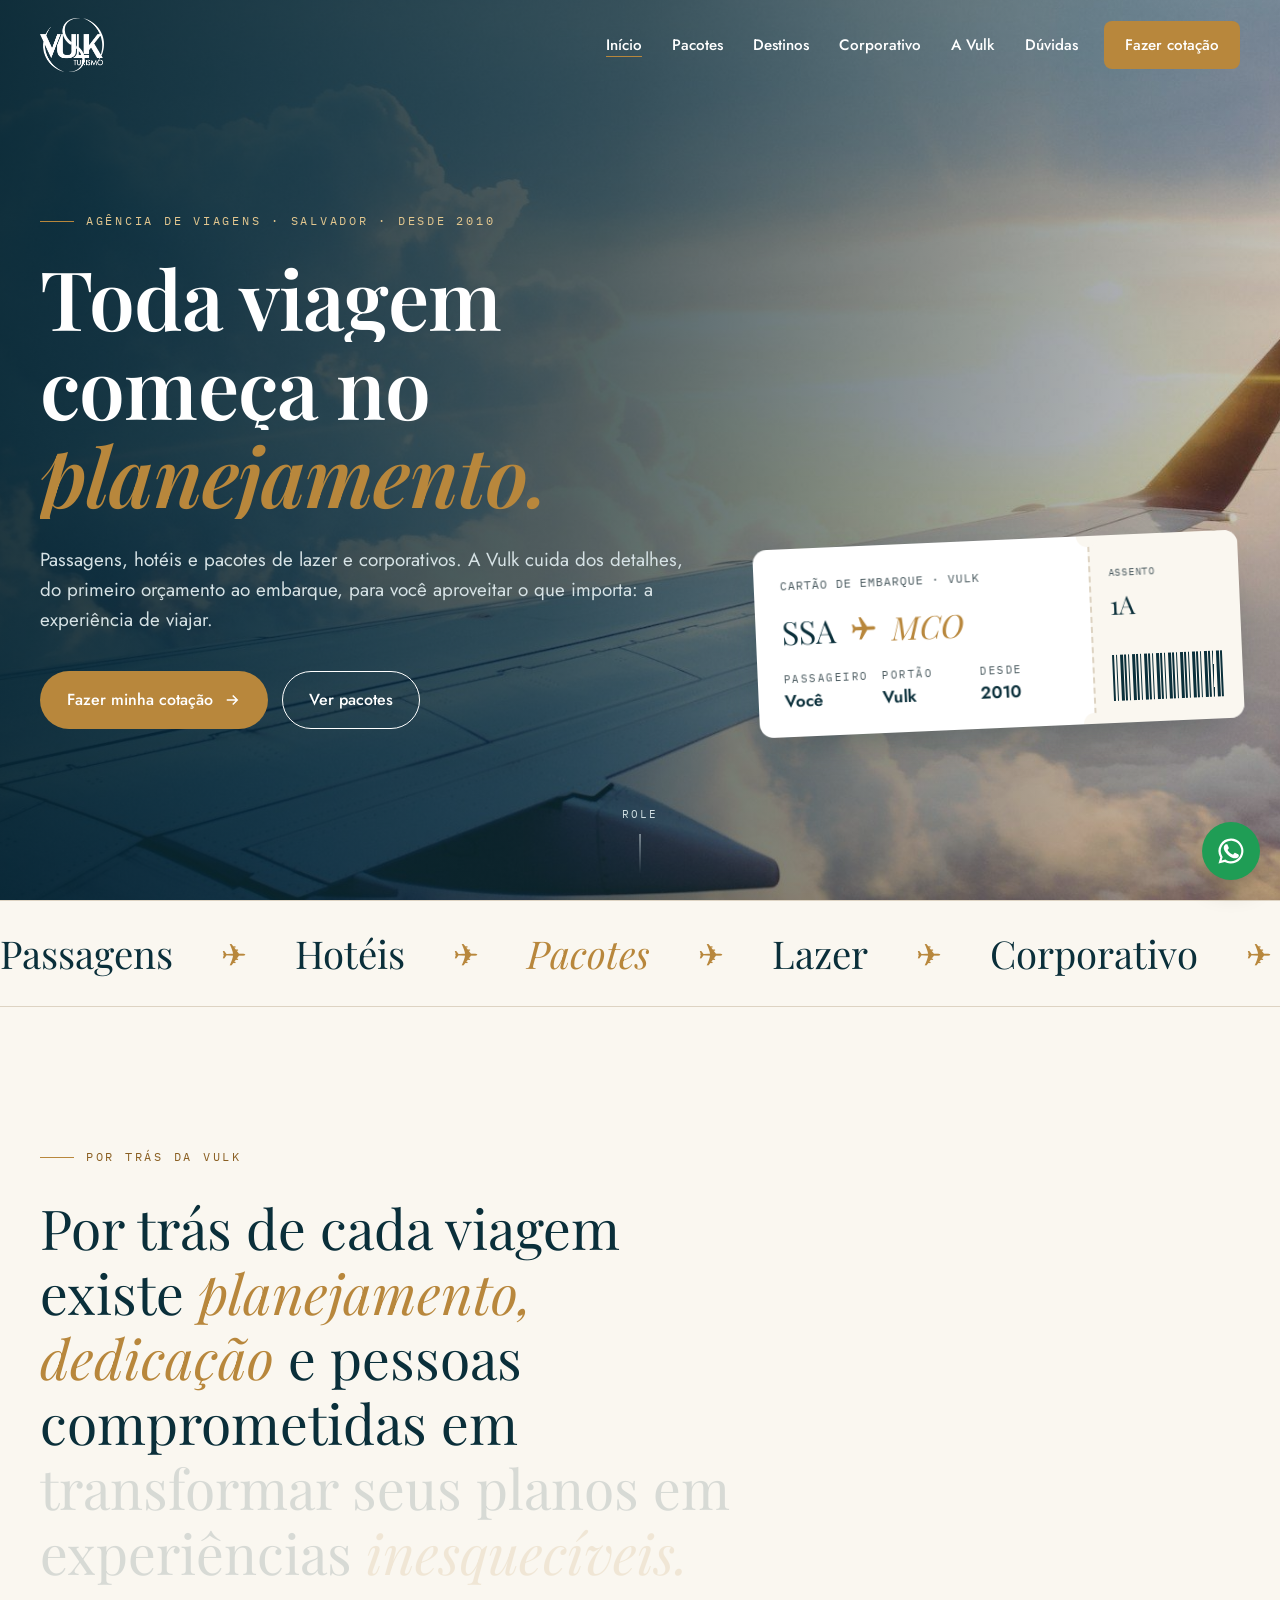
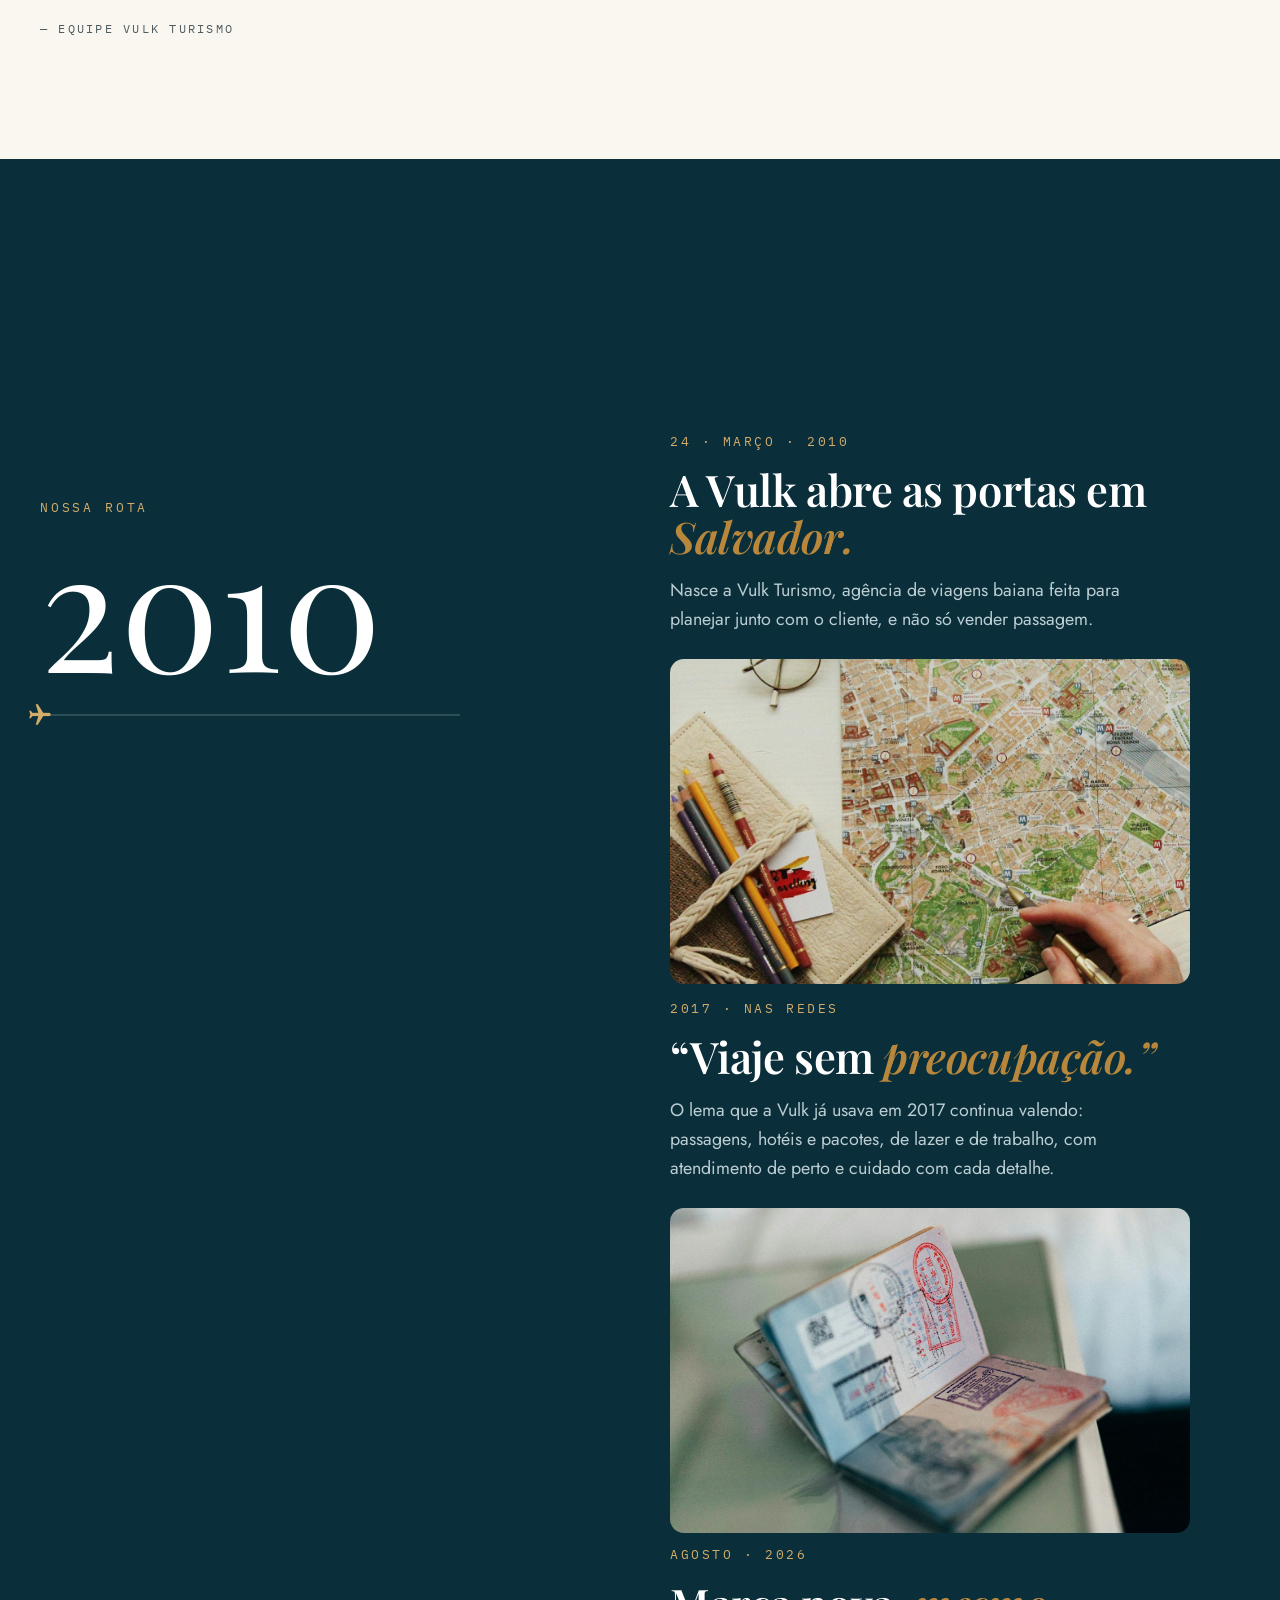
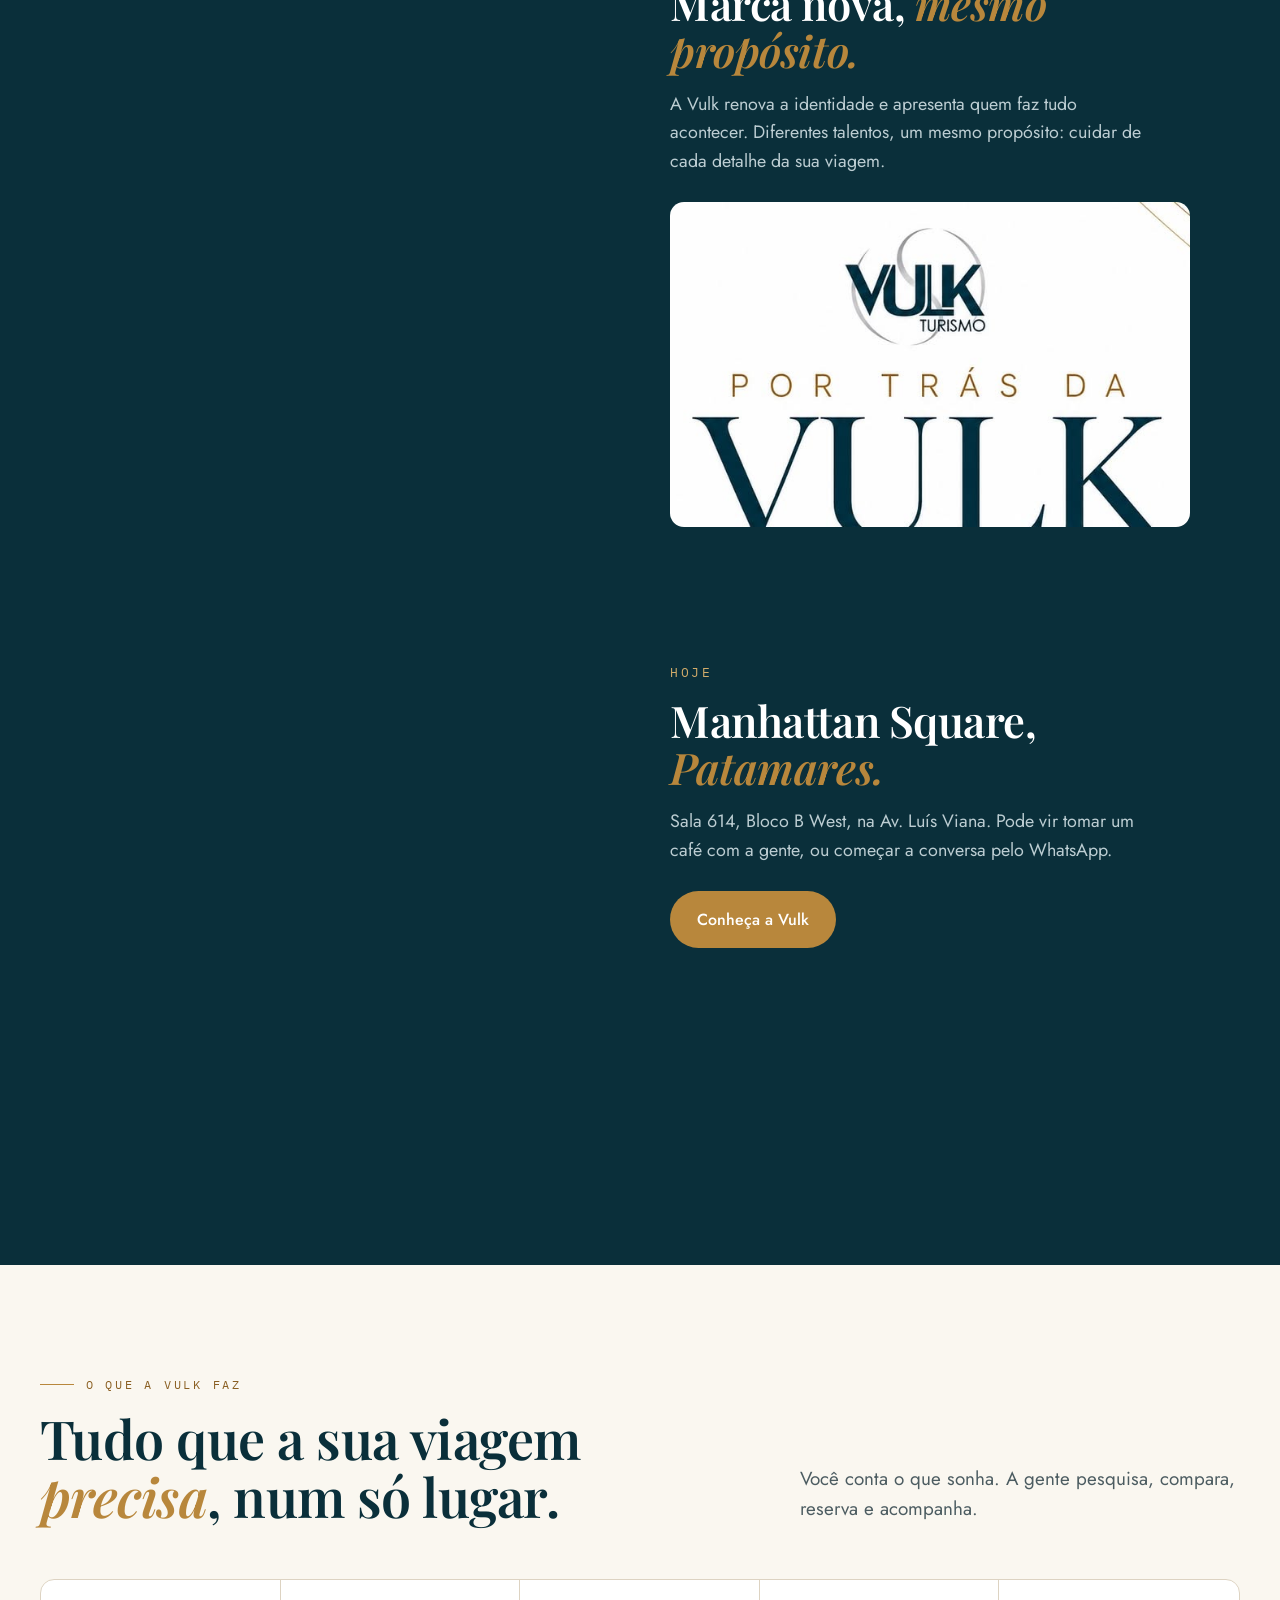
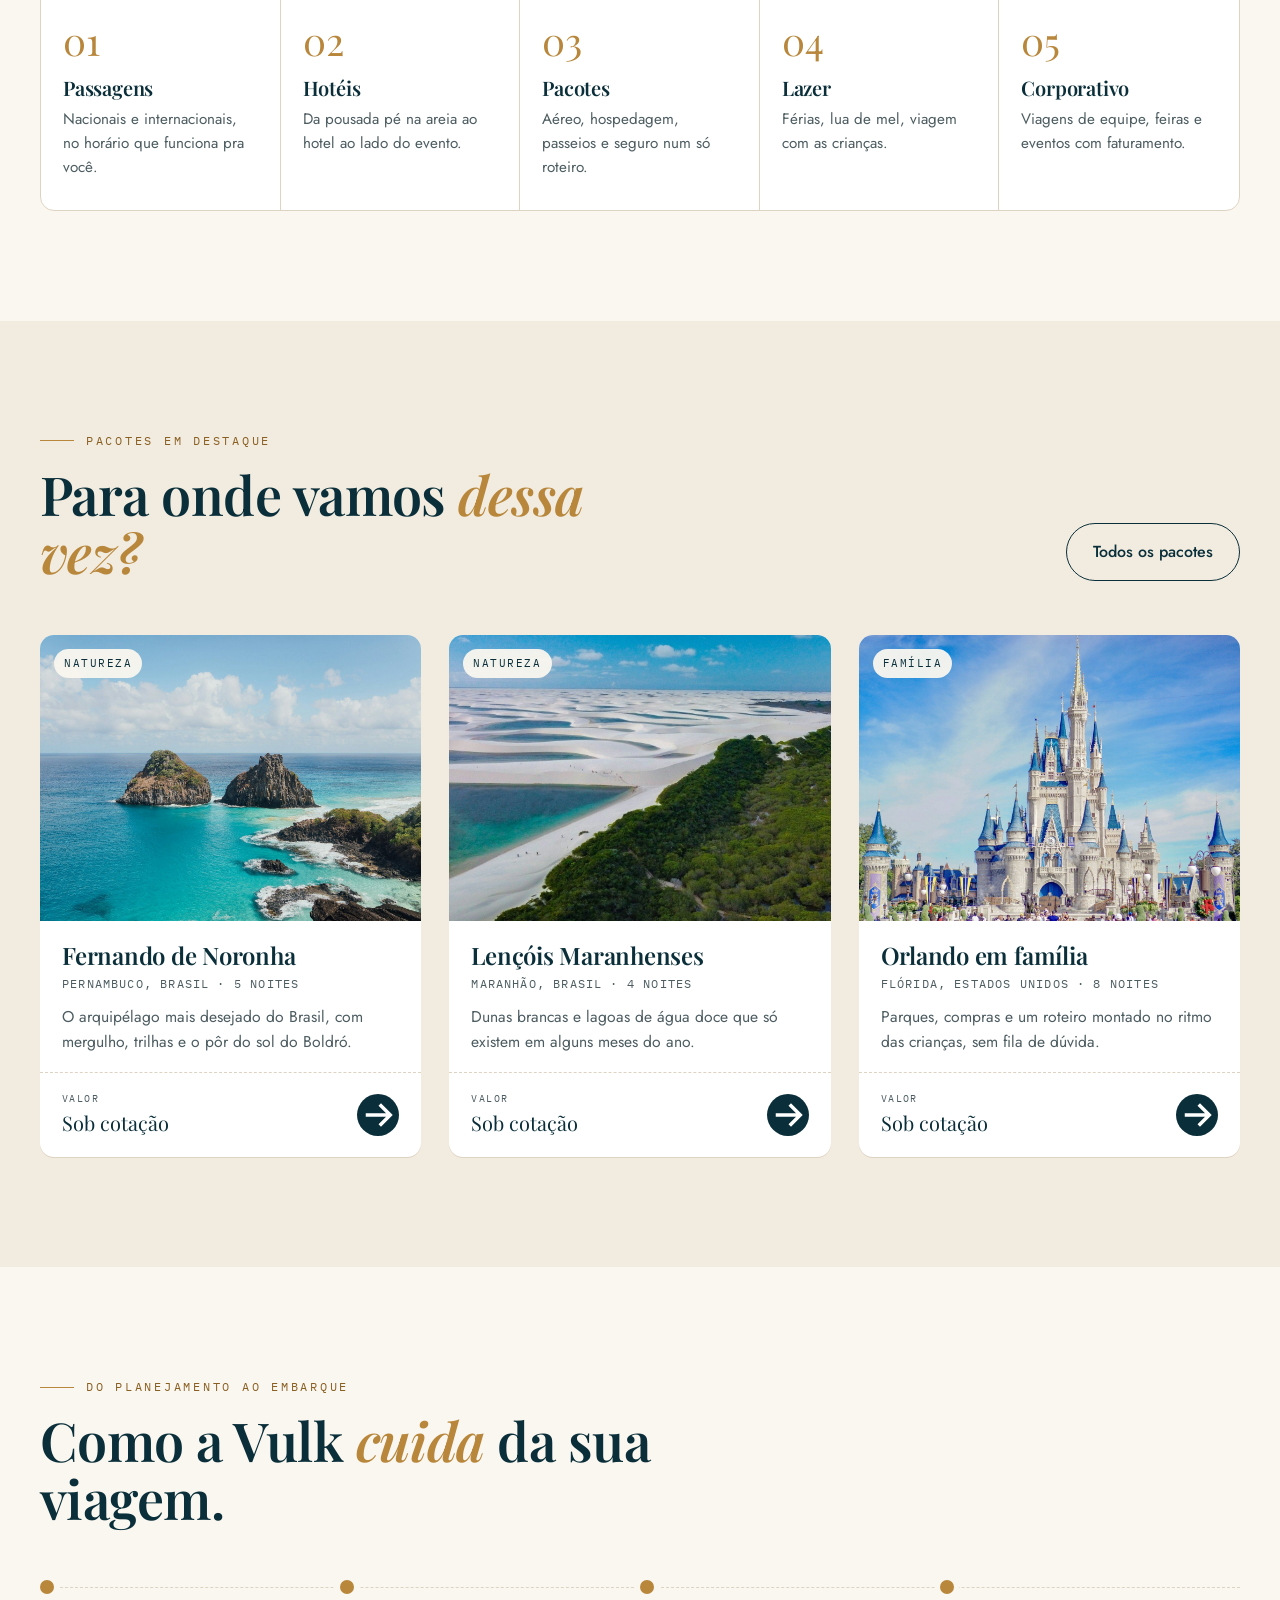
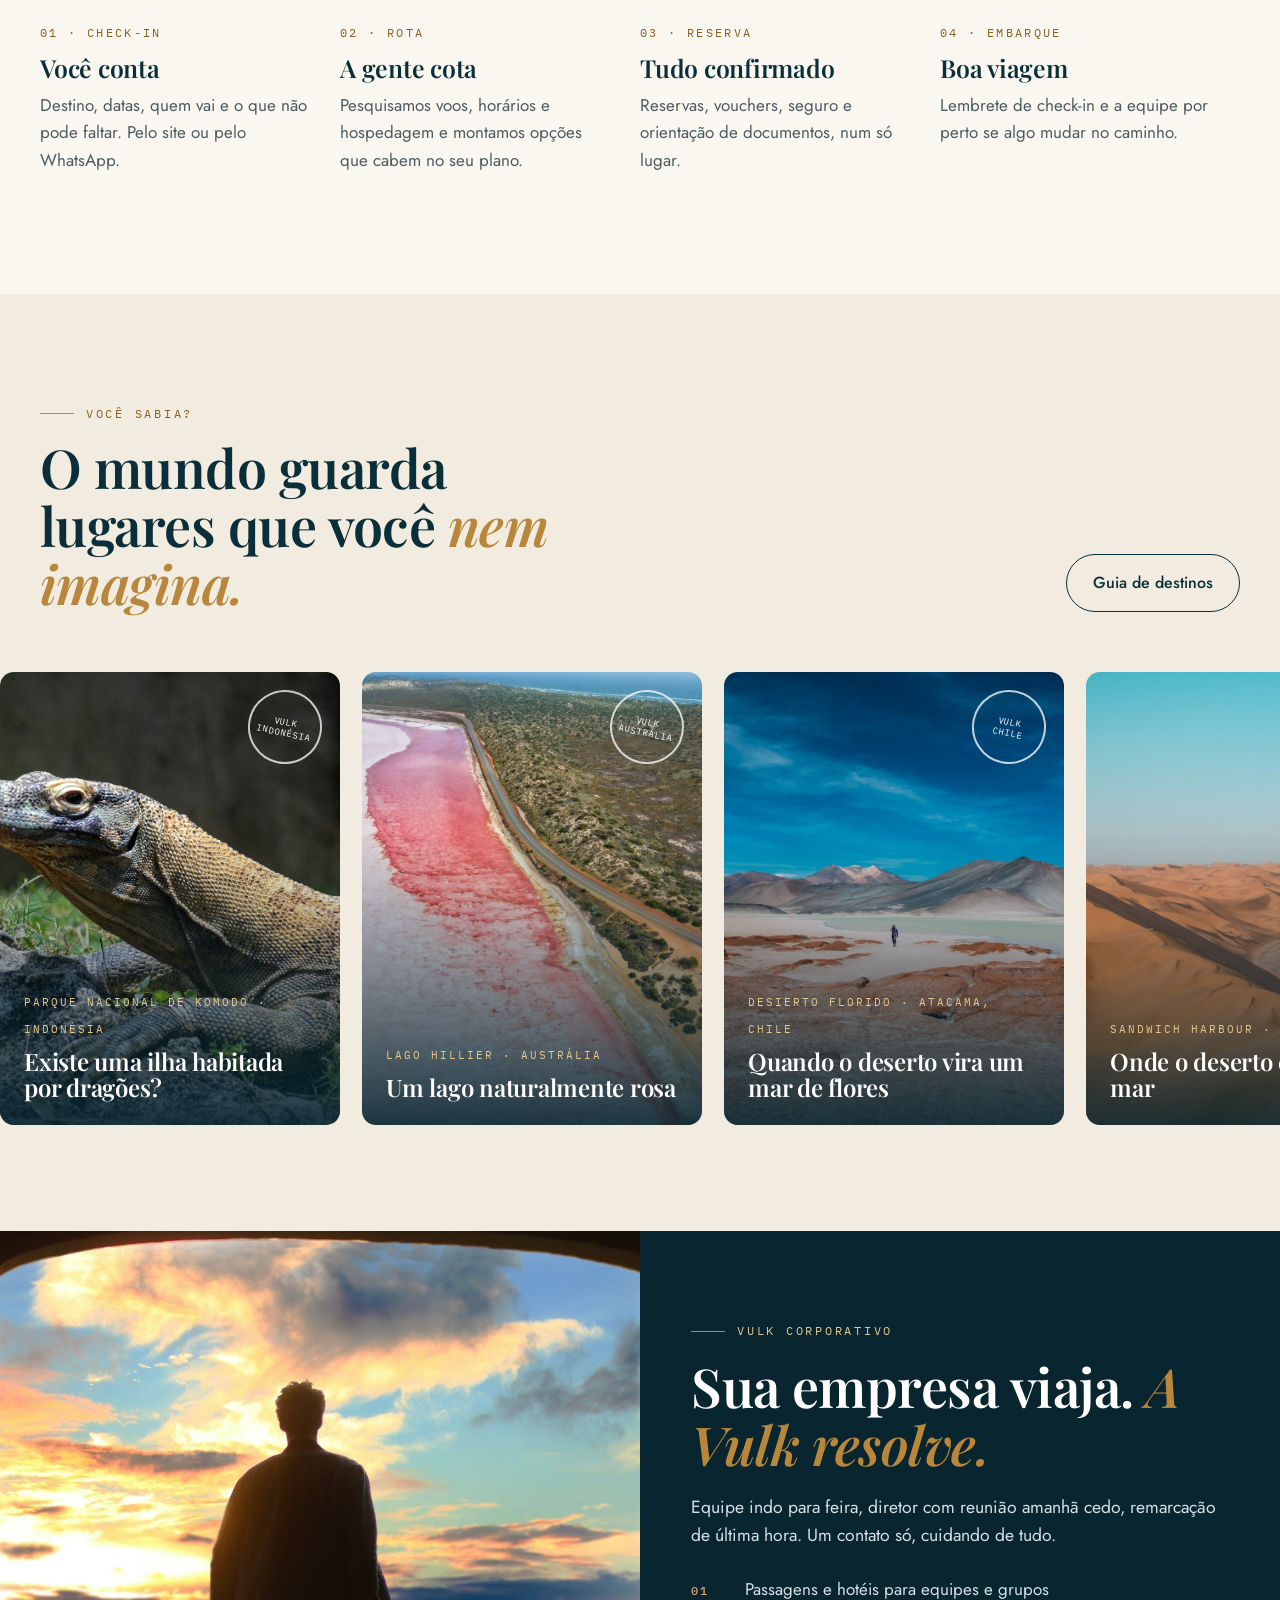
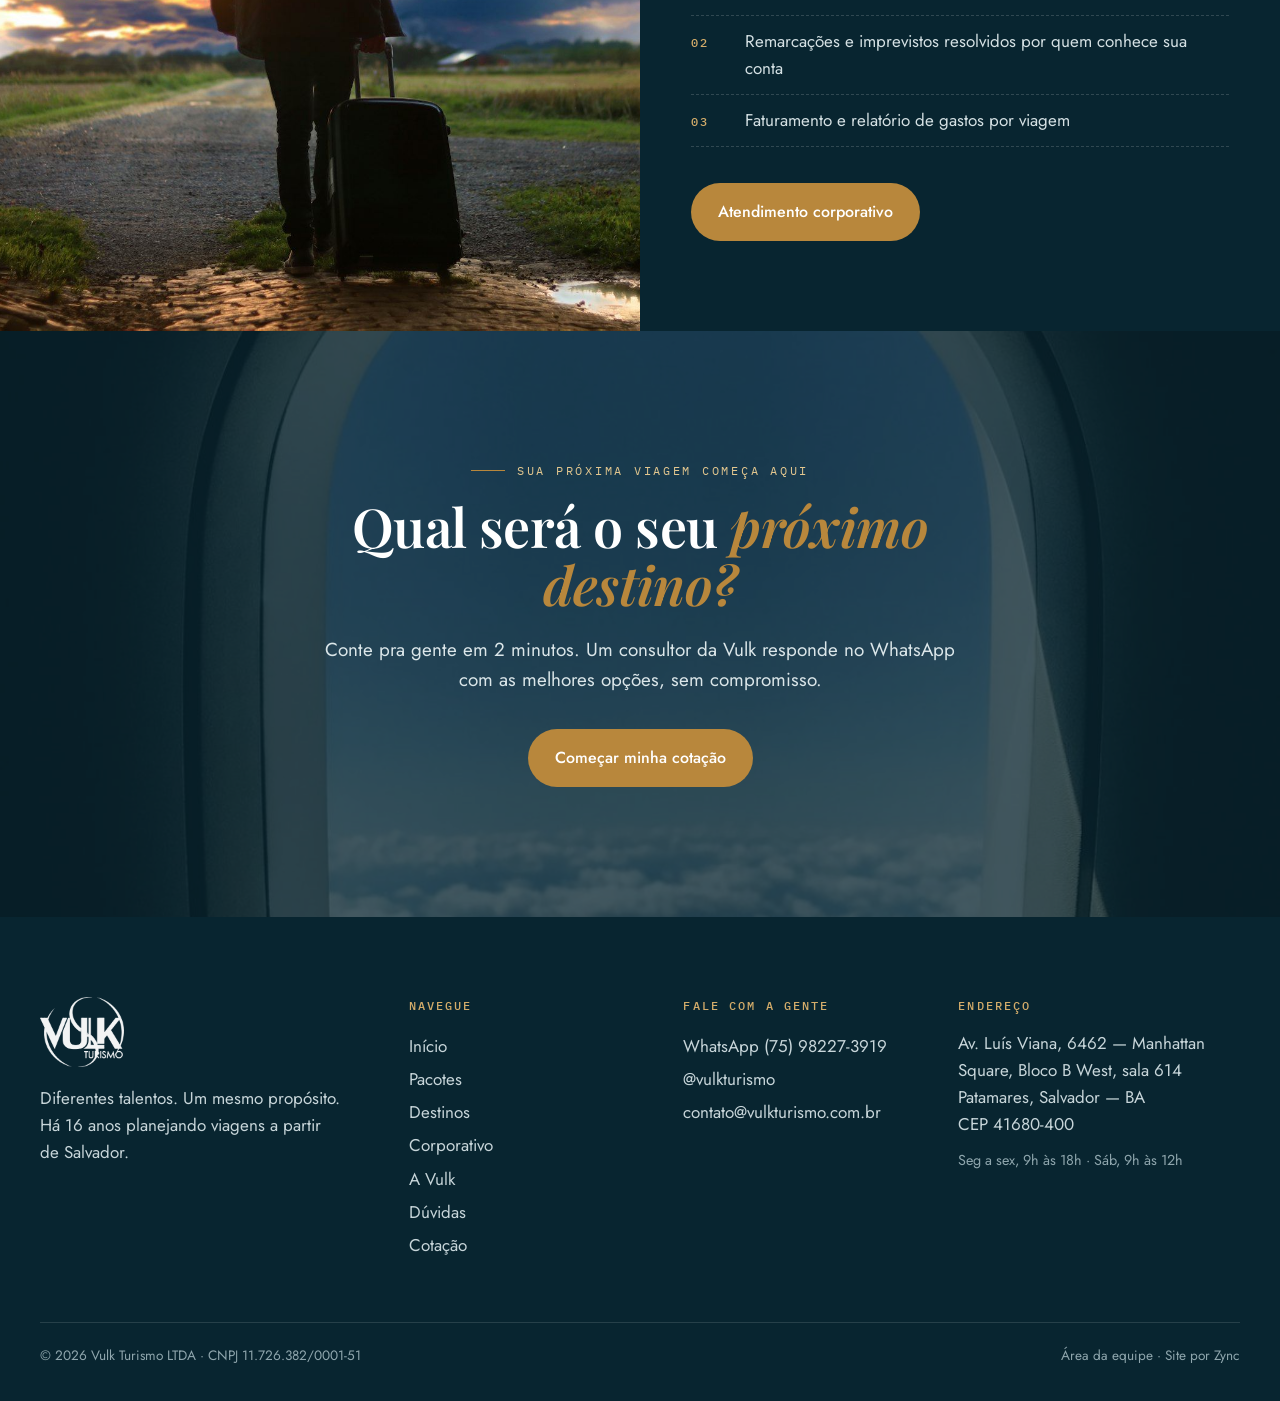
==== index.html @ 50b14794 "Atualiza o site" ====
<!doctype html>
<html lang="pt-BR">
<head>
<meta charset="utf-8">
<meta name="viewport" content="width=device-width,initial-scale=1">
<title>Vulk Turismo — Viagens que começam no planejamento</title>
<meta name="description" content="Agência de viagens em Salvador desde 2010. Passagens, hotéis e pacotes de lazer e corporativos, com atendimento personalizado.">
<meta property="og:title" content="Vulk Turismo — Viagens que começam no planejamento">
<meta property="og:image" content="img/airport.jpg">
<link rel="icon" href="img/logo.png">
<link rel="preconnect" href="https://fonts.googleapis.com">
<link href="https://fonts.googleapis.com/css2?family=Playfair+Display:ital,wght@0,500;0,600;0,700;1,500;1,600&family=Jost:wght@400;500;600&family=IBM+Plex+Mono:wght@500&display=swap" rel="stylesheet">
<link rel="stylesheet" href="assets/css/style.css?v=20261111010739">
<style>
/* ---------- Hero ---------- */
.hero{position:relative;min-height:100svh;display:flex;align-items:center;color:#fff;overflow:hidden;padding:130px 0 90px}
.hero .bg{position:absolute;inset:-4%;background:url(img/airport.jpg) center/cover;animation:respira 22s ease-in-out infinite alternate}
.hero::after{content:"";position:absolute;inset:0;background:linear-gradient(100deg,rgba(8,37,48,.92) 0%,rgba(8,37,48,.7) 45%,rgba(8,37,48,.15) 100%)}
.hero .wrap{position:relative;z-index:2;display:grid;grid-template-columns:minmax(0,1.15fr) minmax(0,.85fr);gap:60px;align-items:end}
.hero h1{color:#fff}
.hero h1 .linha{display:block;overflow:hidden}
.hero h1 .linha span{display:inline-block;transform:translateY(105%);animation:sobe 1.1s cubic-bezier(.2,.8,.2,1) forwards}
.hero h1 .linha:nth-child(2) span{animation-delay:.15s}
.hero h1 .linha:nth-child(3) span{animation-delay:.3s}
@keyframes sobe{to{transform:none}}
.hero .lead{color:#d6e2e5;margin:26px 0 36px}
.hero .acoes{display:flex;gap:14px;flex-wrap:wrap}
.hero .bilhete{transform:rotate(-2.5deg);animation:pousa 1.2s .5s cubic-bezier(.2,.8,.2,1) both}
@keyframes pousa{from{opacity:0;transform:translateY(60px) rotate(-8deg)}}
.hero .bilhete .rota .q{color:var(--ouro);font-style:italic}
.hero .rolar{position:absolute;left:50%;bottom:26px;transform:translateX(-50%);z-index:2;font-family:var(--mono);font-size:.7rem;letter-spacing:.2em;color:#cfdde1;display:flex;flex-direction:column;align-items:center;gap:10px}
.hero .rolar::after{content:"";width:1px;height:40px;background:linear-gradient(#cfdde1,transparent);animation:pinga 2s infinite}
@keyframes pinga{0%{transform:scaleY(0);transform-origin:top}50%{transform:scaleY(1);transform-origin:top}51%{transform-origin:bottom}100%{transform:scaleY(0);transform-origin:bottom}}
@media(max-width:900px){.hero .wrap{grid-template-columns:minmax(0,1fr);gap:40px}.hero .bilhete{transform:rotate(-1.5deg);max-width:440px}.hero::after{background:linear-gradient(180deg,rgba(8,37,48,.75),rgba(8,37,48,.92))}}
@media(max-width:480px){.bilhete{grid-template-columns:minmax(0,1fr) 92px}.bilhete::before,.bilhete::after{right:81px}.bilhete .corpo{padding:18px}.bilhete .canhoto{padding:16px 12px}.bilhete .rota{font-size:1.5rem}.bilhete dl{grid-template-columns:repeat(2,minmax(0,1fr))}}

/* ---------- Manifesto: palavras acendem com a rolagem ---------- */
.manifesto{padding:140px 0 120px}
.manifesto p.frase{font-family:var(--serif);font-size:clamp(1.9rem,4.3vw,3.6rem);line-height:1.18;color:var(--petroleo);max-width:22ch}
.manifesto p.frase .w{opacity:.14;transition:opacity .25s}
.manifesto p.frase .w.on{opacity:1}
.manifesto p.frase .w.ouro{color:var(--ouro);font-style:italic}
.manifesto .assina{margin-top:34px;font-family:var(--mono);font-size:.78rem;letter-spacing:.18em;color:var(--cinza);text-transform:uppercase}

/* ---------- História em rolagem ---------- */
.historia{background:var(--petroleo);color:#e2eaec}
.historia .grade{display:grid;grid-template-columns:minmax(0,1fr) minmax(0,1fr);gap:60px}
.historia .fixo{position:sticky;top:0;height:100vh;display:flex;flex-direction:column;justify-content:center}
.historia .ano{font-family:var(--serif);font-size:clamp(5rem,13vw,11rem);line-height:.9;color:#fff;font-variant-numeric:tabular-nums}
.historia .ano small{display:block;font-family:var(--mono);font-size:.8rem;letter-spacing:.22em;color:var(--ouro-claro);margin-bottom:16px;text-transform:uppercase}
.historia .barra{height:2px;background:rgba(255,255,255,.15);margin-top:34px;max-width:420px;position:relative}
.historia .barra i{position:absolute;inset:0 auto 0 0;background:var(--ouro);width:0}
.historia .barra b{position:absolute;top:50%;width:26px;height:26px;margin:-13px 0 0 -13px;color:var(--ouro-claro);left:0}
.historia .marcos{padding:30vh 0 20vh}
.marco{min-height:62vh;display:flex;flex-direction:column;justify-content:center;opacity:.25;transition:opacity .6s}
.marco.vivo{opacity:1}
.marco .data{font-family:var(--mono);font-size:.8rem;letter-spacing:.2em;color:var(--ouro-claro);text-transform:uppercase}
.marco h3{color:#fff;font-size:clamp(1.9rem,3.4vw,2.8rem);margin:14px 0 16px}
.marco p{color:#bccdd2;font-size:1.12rem;max-width:44ch}
.marco figure{margin-top:26px;border-radius:var(--raio);overflow:hidden;max-width:520px;aspect-ratio:16/10}
.marco figure img{width:100%;height:100%;object-fit:cover}
@media(max-width:900px){.historia .grade{grid-template-columns:minmax(0,1fr);gap:0}.historia .fixo{height:auto;position:sticky;top:64px;z-index:3;background:var(--petroleo);padding:18px 0 14px;flex-direction:row;align-items:center;gap:18px;border-bottom:1px solid rgba(255,255,255,.12)}.historia .ano{font-size:3.4rem}.historia .ano small{margin-bottom:4px;font-size:.66rem}.historia .barra{flex:1;margin:0}.historia .marcos{padding:6vh 0 10vh}.marco{min-height:auto;padding:60px 0;opacity:1}}

/* ---------- Como planejamos ---------- */
.etapas{display:grid;grid-template-columns:repeat(4,minmax(0,1fr));gap:0;margin-top:60px;border-top:1.5px dashed var(--linha)}
.etapa{padding:30px 26px 10px 0;position:relative}
.etapa::before{content:"";position:absolute;top:-8px;left:0;width:14px;height:14px;border-radius:50%;background:var(--ouro);box-shadow:0 0 0 5px var(--creme)}
.etapa .cod{font-family:var(--mono);font-size:.74rem;letter-spacing:.2em;color:var(--ouro-texto)}
.etapa h3{margin:10px 0 10px;font-size:1.55rem}
.etapa p{color:var(--cinza)}
@media(max-width:900px){.etapas{grid-template-columns:repeat(2,minmax(0,1fr));row-gap:20px}}
@media(max-width:520px){.etapas{grid-template-columns:minmax(0,1fr);border-top:0;border-left:1.5px dashed var(--linha);margin-left:7px}.etapa{padding:0 0 30px 28px}.etapa::before{top:6px;left:-8px}}

.cabeca{display:flex;justify-content:space-between;align-items:end;gap:30px;flex-wrap:wrap;margin-bottom:54px}
.cabeca h2{margin-top:14px;max-width:16ch}

/* ---------- Faixa de destinos ---------- */
.faixa{display:flex;gap:22px;overflow-x:auto;scroll-snap-type:x mandatory;padding:6px 20px 26px;scrollbar-width:thin;scrollbar-color:var(--ouro) transparent}
.faixa::-webkit-scrollbar{height:6px}.faixa::-webkit-scrollbar-thumb{background:var(--ouro);border-radius:6px}
.postal{flex:0 0 min(340px,78vw);scroll-snap-align:start;position:relative;aspect-ratio:3/4;border-radius:var(--raio);overflow:hidden;color:#fff;text-decoration:none}
.postal img{position:absolute;inset:0;width:100%;height:100%;object-fit:cover;transition:transform .9s}
.postal:hover img{transform:scale(1.06)}
.postal::after{content:"";position:absolute;inset:0;background:linear-gradient(180deg,transparent 35%,rgba(8,37,48,.9))}
.postal .txt{position:absolute;inset:auto 0 0 0;padding:24px;z-index:2}
.postal .pais{font-family:var(--mono);font-size:.7rem;letter-spacing:.18em;color:var(--ouro-palido);text-transform:uppercase}
.postal h3{color:#fff;font-size:1.5rem;margin-top:8px}
.postal .carimbo{position:absolute;top:18px;right:18px;z-index:2;width:74px;height:74px;border:2px solid rgba(255,255,255,.75);border-radius:50%;display:grid;place-items:center;text-align:center;font-family:var(--mono);font-size:.55rem;letter-spacing:.12em;line-height:1.3;transform:rotate(12deg);color:#fff}

/* ---------- Serviços ---------- */
.servicos{display:grid;grid-template-columns:repeat(5,minmax(0,1fr));border:1.5px solid var(--linha);border-radius:var(--raio);overflow:hidden;background:#fff}
.servico{padding:30px 22px;border-right:1.5px solid var(--linha)}
.servico:last-child{border-right:0}
.servico .n{font-family:var(--serif);font-size:2.4rem;color:var(--ouro)}
.servico h3{font-size:1.25rem;margin:6px 0 8px}
.servico p{color:var(--cinza);font-size:.95rem}
@media(max-width:980px){.servicos{grid-template-columns:repeat(2,minmax(0,1fr))}.servico{border-bottom:1.5px solid var(--linha)}}
@media(max-width:520px){.servicos{grid-template-columns:minmax(0,1fr)}.servico{border-right:0}}

/* ---------- Corporativo ---------- */
.corp{display:grid;grid-template-columns:minmax(0,1fr) minmax(0,1fr);min-height:620px}
.corp .foto{background:url(img/business.jpg) center/cover;min-height:360px}
.corp .txt{background:var(--noite);color:#d4e0e3;padding:90px 8%;display:flex;flex-direction:column;justify-content:center}
.corp h2{color:#fff;margin:16px 0 20px}
.corp ul{list-style:none;margin:26px 0 36px;display:grid;gap:12px}
.corp li{display:flex;gap:14px;align-items:baseline;border-bottom:1px dashed rgba(255,255,255,.16);padding-bottom:12px}
.corp li b{font-family:var(--mono);font-size:.72rem;color:var(--ouro-claro);letter-spacing:.14em;font-weight:500;min-width:40px}
@media(max-width:900px){.corp{grid-template-columns:minmax(0,1fr)}.corp .txt{padding:70px 22px}}

/* ---------- Depoimentos ---------- */
.depo{display:grid;grid-template-columns:repeat(3,minmax(0,1fr));gap:24px}
.depo blockquote{background:#fff;border-radius:var(--raio);padding:30px;border-top:3px solid var(--ouro)}
.depo blockquote p{font-family:var(--serif);font-size:1.2rem;color:var(--petroleo)}
.depo cite{display:block;margin-top:18px;font-style:normal;font-family:var(--mono);font-size:.72rem;letter-spacing:.14em;text-transform:uppercase;color:var(--cinza)}
@media(max-width:860px){.depo{grid-template-columns:minmax(0,1fr)}}
</style>
</head>
<body data-topo="transp">
<div id="topo"></div>

<main>
  <!-- HERO -->
  <section class="hero">
    <div class="bg" role="img" aria-label="Asa de avião sobre as nuvens"></div>
    <div class="wrap">
      <div>
        <p class="eyebrow claro">Agência de viagens · Salvador · desde 2010</p>
        <h1 style="margin-top:22px">
          <span class="linha"><span>Toda viagem</span></span>
          <span class="linha"><span>começa no</span></span>
          <span class="linha"><span><em>planejamento.</em></span></span>
        </h1>
        <p class="lead">Passagens, hotéis e pacotes de lazer e corporativos. A Vulk cuida dos detalhes, do primeiro orçamento ao embarque, para você aproveitar o que importa: a experiência de viajar.</p>
        <div class="acoes">
          <a class="btn btn-ouro" href="cotacao.html">Fazer minha cotação <span id="ic1"></span></a>
          <a class="btn btn-linha claro" href="pacotes.html">Ver pacotes</a>
        </div>
      </div>
      <div class="bilhete" aria-label="Cartão de embarque ilustrativo">
        <div class="corpo">
          <span class="mono" style="color:var(--cinza)">Cartão de embarque · Vulk</span>
          <div class="rota" style="margin-top:8px">SSA <span id="ic2"></span> <span class="q" id="destinoGira">LIS</span></div>
          <dl>
            <div><dt>Passageiro</dt><dd>Você</dd></div>
            <div><dt>Portão</dt><dd>Vulk</dd></div>
            <div><dt>Desde</dt><dd>2010</dd></div>
          </dl>
        </div>
        <div class="canhoto">
          <div><span class="mono" style="font-size:.62rem;color:var(--cinza)">Assento</span><div style="font-family:var(--serif);font-size:1.6rem;color:var(--petroleo)">1A</div></div>
          <div class="codigo-barras"></div>
        </div>
      </div>
    </div>
    <div class="rolar">ROLE</div>
  </section>

  <div class="letreiro" aria-hidden="true"><div class="trilho">
    <span>Passagens</span><span>Hotéis</span><span><i>Pacotes</i></span><span>Lazer</span><span>Corporativo</span><span><i>Atendimento personalizado</i></span>
    <span>Passagens</span><span>Hotéis</span><span><i>Pacotes</i></span><span>Lazer</span><span>Corporativo</span><span><i>Atendimento personalizado</i></span>
  </div></div>

  <!-- MANIFESTO -->
  <section class="manifesto">
    <div class="wrap">
      <p class="eyebrow">Por trás da Vulk</p>
      <p class="frase" id="frase" style="margin-top:28px">Por trás de cada viagem existe planejamento, dedicação e pessoas comprometidas em transformar seus planos em experiências inesquecíveis.</p>
      <p class="assina">— Equipe Vulk Turismo</p>
    </div>
  </section>

  <!-- HISTÓRIA -->
  <section class="historia" id="historia">
    <div class="wrap grade">
      <div class="fixo">
        <div class="ano"><small>Nossa rota</small><span id="anoNum">2010</span></div>
        <div class="barra"><i id="barraI"></i><b id="barraB"></b></div>
      </div>
      <div class="marcos">
        <article class="marco" data-ano="2010">
          <span class="data">24 · março · 2010</span>
          <h3>A Vulk abre as portas em <em>Salvador.</em></h3>
          <p>Nasce a Vulk Turismo, agência de viagens baiana feita para planejar junto com o cliente, e não só vender passagem.</p>
          <figure><img src="img/map.jpg" alt="Mãos planejando uma viagem em um mapa" loading="lazy"></figure>
        </article>
        <article class="marco" data-ano="2017">
          <span class="data">2017 · nas redes</span>
          <h3>“Viaje sem <em>preocupação.”</em></h3>
          <p>O lema que a Vulk já usava em 2017 continua valendo: passagens, hotéis e pacotes, de lazer e de trabalho, com atendimento de perto e cuidado com cada detalhe.</p>
          <figure><img src="img/passport.jpg" alt="Passaporte carimbado" loading="lazy"></figure>
        </article>
        <article class="marco" data-ano="2026">
          <span class="data">Agosto · 2026</span>
          <h3>Marca nova, <em>mesmo propósito.</em></h3>
          <p>A Vulk renova a identidade e apresenta quem faz tudo acontecer. Diferentes talentos, um mesmo propósito: cuidar de cada detalhe da sua viagem.</p>
          <figure><img src="img/equipe-post.jpg" alt="Arte 'Por trás da Vulk' com a equipe" loading="lazy" style="object-position:top"></figure>
        </article>
        <article class="marco" data-ano="hoje">
          <span class="data">Hoje</span>
          <h3>Manhattan Square, <em>Patamares.</em></h3>
          <p>Sala 614, Bloco B West, na Av. Luís Viana. Pode vir tomar um café com a gente, ou começar a conversa pelo WhatsApp.</p>
          <a class="btn btn-ouro" href="sobre.html" style="margin-top:26px;align-self:flex-start">Conheça a Vulk</a>
        </article>
      </div>
    </div>
  </section>

  <!-- SERVIÇOS -->
  <section class="sec">
    <div class="wrap">
      <div class="cabeca">
        <div><p class="eyebrow">O que a Vulk faz</p><h2>Tudo que a sua viagem <em>precisa</em>, num só lugar.</h2></div>
        <p class="lead" style="max-width:40ch">Você conta o que sonha. A gente pesquisa, compara, reserva e acompanha.</p>
      </div>
      <div class="servicos">
        <div class="servico rv"><div class="n">01</div><h3>Passagens</h3><p>Nacionais e internacionais, no horário que funciona pra você.</p></div>
        <div class="servico rv d1"><div class="n">02</div><h3>Hotéis</h3><p>Da pousada pé na areia ao hotel ao lado do evento.</p></div>
        <div class="servico rv d2"><div class="n">03</div><h3>Pacotes</h3><p>Aéreo, hospedagem, passeios e seguro num só roteiro.</p></div>
        <div class="servico rv d3"><div class="n">04</div><h3>Lazer</h3><p>Férias, lua de mel, viagem com as crianças.</p></div>
        <div class="servico rv d3"><div class="n">05</div><h3>Corporativo</h3><p>Viagens de equipe, feiras e eventos com faturamento.</p></div>
      </div>
    </div>
  </section>

  <!-- PACOTES EM DESTAQUE -->
  <section class="sec sec-creme2">
    <div class="wrap">
      <div class="cabeca">
        <div><p class="eyebrow">Pacotes em destaque</p><h2>Para onde vamos <em>dessa vez?</em></h2></div>
        <a class="btn btn-linha" href="pacotes.html">Todos os pacotes</a>
      </div>
      <div class="grade-pacotes" id="destaques"></div>
    </div>
  </section>

  <!-- COMO PLANEJAMOS -->
  <section class="sec">
    <div class="wrap">
      <p class="eyebrow">Do planejamento ao embarque</p>
      <h2 style="margin-top:14px;max-width:18ch">Como a Vulk <em>cuida</em> da sua viagem.</h2>
      <div class="etapas">
        <div class="etapa rv"><span class="cod">01 · CHECK-IN</span><h3>Você conta</h3><p>Destino, datas, quem vai e o que não pode faltar. Pelo site ou pelo WhatsApp.</p></div>
        <div class="etapa rv d1"><span class="cod">02 · ROTA</span><h3>A gente cota</h3><p>Pesquisamos voos, horários e hospedagem e montamos opções que cabem no seu plano.</p></div>
        <div class="etapa rv d2"><span class="cod">03 · RESERVA</span><h3>Tudo confirmado</h3><p>Reservas, vouchers, seguro e orientação de documentos, num só lugar.</p></div>
        <div class="etapa rv d3"><span class="cod">04 · EMBARQUE</span><h3>Boa viagem</h3><p>Lembrete de check-in e a equipe por perto se algo mudar no caminho.</p></div>
      </div>
    </div>
  </section>

  <!-- DESTINOS CURIOSOS -->
  <section class="sec sec-creme2" style="padding-bottom:80px">
    <div class="wrap">
      <div class="cabeca">
        <div><p class="eyebrow">Você sabia?</p><h2>O mundo guarda lugares que você <em>nem imagina.</em></h2></div>
        <a class="btn btn-linha" href="destinos.html">Guia de destinos</a>
      </div>
    </div>
    <div class="faixa" id="faixa"></div>
  </section>

  <!-- CORPORATIVO -->
  <section class="corp">
    <div class="foto" role="img" aria-label="Viajante com mala diante do pôr do sol"></div>
    <div class="txt">
      <p class="eyebrow claro">Vulk Corporativo</p>
      <h2>Sua empresa viaja. <em>A Vulk resolve.</em></h2>
      <p style="font-size:1.1rem">Equipe indo para feira, diretor com reunião amanhã cedo, remarcação de última hora. Um contato só, cuidando de tudo.</p>
      <ul>
        <li><b>01</b>Passagens e hotéis para equipes e grupos</li>
        <li><b>02</b>Remarcações e imprevistos resolvidos por quem conhece sua conta</li>
        <li><b>03</b>Faturamento e relatório de gastos por viagem</li>
      </ul>
      <a class="btn btn-ouro" href="corporativo.html" style="align-self:flex-start">Atendimento corporativo</a>
    </div>
  </section>

  <!-- DEPOIMENTOS (só aparecem quando houver relatos reais publicados) -->
  <section class="sec" id="secDepo" hidden>
    <div class="wrap">
      <p class="eyebrow">Quem viajou com a Vulk</p>
      <h2 style="margin:14px 0 50px">Histórias de <em>embarque.</em></h2>
      <div class="depo" id="depo"></div>
    </div>
  </section>

  <section class="cta-final">
    <div class="bg" style="background-image:url(img/airport-2.jpg)"></div>
    <div class="wrap">
      <p class="eyebrow">Sua próxima viagem começa aqui</p>
      <h2>Qual será o seu <em>próximo destino?</em></h2>
      <p class="lead">Conte pra gente em 2 minutos. Um consultor da Vulk responde no WhatsApp com as melhores opções, sem compromisso.</p>
      <a class="btn btn-ouro" href="cotacao.html">Começar minha cotação</a>
    </div>
  </section>
</main>

<div id="rodape"></div>

<script src="assets/js/data.js?v=20261111010739"></script>
<script src="assets/js/site.js?v=20261111010739"></script>
<script>
document.addEventListener('DOMContentLoaded', () => {
  const S = window.VULK_SITE, V = window.VULK;
  document.getElementById('ic1').innerHTML = S.ICONE.seta;
  document.getElementById('ic1').style.cssText = 'display:inline-flex;width:18px';
  document.getElementById('ic2').innerHTML = S.ICONE.aviao;
  document.getElementById('ic2').style.cssText = 'display:inline-flex;width:28px;color:var(--ouro);transform:rotate(90deg)';

  // Bilhete do hero: destino gira entre os códigos dos pacotes
  const cods = ['LIS', 'FEN', 'MCO', 'CDG', 'SLZ', 'CUN', 'BRC', 'SCL'];
  let k = 0; const dg = document.getElementById('destinoGira');
  setInterval(() => { dg.style.opacity = 0; setTimeout(() => { k = (k + 1) % cods.length; dg.textContent = cods[k]; dg.style.opacity = 1; }, 250); }, 2200);
  dg.style.transition = 'opacity .25s';

  // Pacotes em destaque
  const pac = V.ler('pacotes').filter(p => p.publicado);
  const dest = pac.filter(p => p.destaque);
  document.getElementById('destaques').innerHTML = (dest.length ? dest : pac).slice(0, 3).map(S.cardPacote).join('');

  // Faixa de destinos curiosos
  document.getElementById('faixa').innerHTML = V.ler('destinos').map(d => `
    <a class="postal" href="destinos.html#${d.id}">
      <img src="img/${d.img}.jpg" alt="${d.nome}" loading="lazy">
      <span class="carimbo">VULK<br>${d.pais.split(',').pop().trim().slice(0, 10).toUpperCase()}</span>
      <div class="txt"><span class="pais">${d.nome} · ${d.pais}</span><h3>${d.titulo}</h3></div>
    </a>`).join('');

  // Depoimentos reais
  const dep = V.ler('depoimentos').filter(d => d.publicado && !d.exemplo);
  if (dep.length) {
    document.getElementById('secDepo').hidden = false;
    document.getElementById('depo').innerHTML = dep.slice(0, 3).map(d => `<blockquote class="rv"><p>“${d.texto}”</p><cite>${d.nome} · ${d.viagem}</cite></blockquote>`).join('');
  }
  S.revelar();

  // Manifesto: palavras acendem com a rolagem
  const fr = document.getElementById('frase');
  const ouro = ['planejamento,', 'dedicação', 'inesquecíveis.'];
  fr.innerHTML = fr.textContent.split(' ').map(w => `<span class="w${ouro.includes(w) ? ' ouro' : ''}">${w}</span>`).join(' ');
  const ws = [...fr.querySelectorAll('.w')];

  // História: ano conta conforme a rolagem
  const marcos = [...document.querySelectorAll('.marco')];
  const anoNum = document.getElementById('anoNum'), bI = document.getElementById('barraI'), bB = document.getElementById('barraB');
  bB.innerHTML = S.ICONE.aviao; bB.style.transform = 'rotate(90deg)';
  const hist = document.getElementById('historia');
  const atual = new Date().getFullYear();

  function rolar() {
    const r = fr.getBoundingClientRect();
    const p = Math.min(1, Math.max(0, (innerHeight * .85 - r.top) / (r.height + innerHeight * .35)));
    const n = Math.round(p * ws.length);
    ws.forEach((w, i) => w.classList.toggle('on', i < n));

    const h = hist.getBoundingClientRect();
    const ph = Math.min(1, Math.max(0, -h.top / (h.height - innerHeight)));
    bI.style.width = (ph * 100) + '%'; bB.style.left = (ph * 100) + '%';
    let ano = 2010;
    marcos.forEach(m => {
      const mr = m.getBoundingClientRect();
      const vivo = mr.top < innerHeight * .6 && mr.bottom > innerHeight * .3;
      m.classList.toggle('vivo', vivo);
      if (mr.top < innerHeight * (innerWidth < 900 ? .4 : .6)) ano = m.dataset.ano === 'hoje' ? atual : +m.dataset.ano;
    });
    if (+anoNum.textContent !== ano) contar(+anoNum.textContent, ano);
  }
  let anim;
  function contar(de, ate) {
    cancelAnimationFrame(anim); const t0 = performance.now();
    const passo = (t) => { const q = Math.min(1, (t - t0) / 600); anoNum.textContent = Math.round(de + (ate - de) * q); if (q < 1) anim = requestAnimationFrame(passo); };
    anim = requestAnimationFrame(passo);
  }
  addEventListener('scroll', rolar, { passive: true }); rolar();
});
</script>
</body>
</html>
---- assets/css/style.css ----
/* Vulk Turismo — identidade "cartão de embarque"
   Cores e fontes tiradas do site e do logo oficiais da marca. */
:root{
  --petroleo:#0a2f3a; --petroleo-2:#123f4d; --petroleo-3:#1a5063; --noite:#082530;
  --ouro:#b8873c; --ouro-claro:#d3ac6a; --ouro-palido:#e3c78f; --ouro-texto:#8a5f22;
  --creme:#faf7f0; --creme-2:#f2ece0; --papel:#ffffff; --tinta:#12242a; --cinza:#4c5c61; --linha:#ddd3c2;
  --prata:#b9bec0; --erro:#a83232; --ok:#2f6b4f;
  --serif:'Playfair Display',Georgia,serif; --sans:'Jost',system-ui,sans-serif; --mono:'IBM Plex Mono',ui-monospace,monospace;
  --raio:14px; --sombra:0 18px 50px -22px rgba(8,37,48,.45); --max:1200px;
}
*{box-sizing:border-box;margin:0;padding:0}
html{scroll-behavior:smooth}
body{background:var(--creme);color:var(--tinta);font-family:var(--sans);font-size:17px;line-height:1.6;-webkit-font-smoothing:antialiased;overflow-x:hidden}
img{max-width:100%;display:block}
a{color:inherit}
button{font:inherit;cursor:pointer}
.wrap{width:min(var(--max),100% - 40px);margin-inline:auto}
.mono{font-family:var(--mono);letter-spacing:.08em;text-transform:uppercase;font-size:.78rem}
.eyebrow{font-family:var(--mono);font-size:.78rem;letter-spacing:.22em;text-transform:uppercase;color:var(--ouro-texto);display:flex;align-items:center;gap:12px}
.eyebrow::before{content:"";width:34px;height:1px;background:var(--ouro)}
.eyebrow.claro{color:var(--ouro-palido)}
h1,h2,h3{font-family:var(--serif);font-weight:600;line-height:1.08;color:var(--petroleo);letter-spacing:-.01em}
h1{font-size:clamp(2.6rem,6.4vw,5.4rem)}
h2{font-size:clamp(2rem,4.2vw,3.4rem)}
h3{font-size:1.45rem}
h1 em,h2 em,h3 em{font-style:italic;color:var(--ouro)}
.lead{font-size:1.18rem;color:var(--cinza);max-width:60ch}
section{position:relative}
.sec{padding:110px 0}
.sec-escura{background:var(--petroleo);color:#e9eef0}
.sec-escura h2,.sec-escura h3{color:#fff}
.sec-escura .lead{color:#bfd0d5}
.sec-creme2{background:var(--creme-2)}

/* ---------- Botões ---------- */
.btn{display:inline-flex;align-items:center;gap:10px;padding:15px 26px;border-radius:999px;border:1.5px solid transparent;font-weight:500;font-size:1rem;text-decoration:none;transition:transform .25s,background .25s,color .25s,border-color .25s}
.btn:hover{transform:translateY(-2px)}
.btn-ouro{background:var(--ouro);color:#fff}
.btn-ouro:hover{background:var(--ouro-texto)}
.btn-petroleo{background:var(--petroleo);color:#fff}
.btn-petroleo:hover{background:var(--petroleo-3)}
.btn-linha{border-color:currentColor;color:var(--petroleo)}
.btn-linha.claro{color:#fff}
.btn svg{width:18px;height:18px}

/* ---------- Topo ---------- */
.topo{position:fixed;inset:0 0 auto 0;z-index:50;transition:background .35s,box-shadow .35s,padding .35s;padding:18px 0}
.topo .wrap{display:flex;align-items:center;justify-content:space-between;gap:24px}
.topo .marca img{height:54px;width:auto;transition:height .35s}
.topo.solido,.topo.sempre{background:rgba(250,247,240,.96);backdrop-filter:blur(10px);box-shadow:0 1px 0 var(--linha);padding:10px 0}
.topo.solido .marca img,.topo.sempre .marca img{height:44px}
.topo nav{display:flex;align-items:center;gap:6px}
.topo nav a{text-decoration:none;font-size:.95rem;padding:8px 12px;border-radius:8px;color:var(--petroleo);font-weight:500}
.topo nav a:hover,.topo nav a.ativo{color:var(--ouro-texto)}
.topo nav a.ativo{text-decoration:underline;text-decoration-color:var(--ouro);text-underline-offset:6px}
.topo.transp:not(.solido) nav a{color:#fff}
.topo.transp:not(.solido) .marca img{filter:brightness(0) invert(1)}
.topo .cta{margin-left:8px;padding:11px 20px}
.menu-btn{display:none;background:none;border:0;width:44px;height:44px;color:var(--petroleo)}
.topo.transp:not(.solido) .menu-btn{color:#fff}
@media(max-width:980px){
  .menu-btn{display:grid;place-items:center}
  .topo.solido,.topo.sempre{backdrop-filter:none;-webkit-backdrop-filter:none;background:var(--creme)}
  .topo nav{position:fixed;inset:0;height:100vh;height:100dvh;background:var(--petroleo);flex-direction:column;justify-content:center;gap:10px;transform:translateY(-100%);visibility:hidden;transition:transform .45s cubic-bezier(.7,0,.2,1),visibility 0s .45s}
  .topo nav.aberto{transform:none;visibility:visible;transition:transform .45s cubic-bezier(.7,0,.2,1)}
  .topo nav a,.topo.transp:not(.solido) nav a{color:#fff;font-family:var(--serif);font-size:1.8rem}
  .topo nav a.ativo{color:var(--ouro-palido)}
  .topo nav .cta{margin:14px 0 0;font-family:var(--sans);font-size:1rem}
  .topo nav .fechar{position:absolute;top:18px;right:20px;background:none;border:0;color:#fff;font-size:2rem}
}
@media(min-width:981px){.topo nav .fechar{display:none}}

/* ---------- Hero de subpágina ---------- */
.page-hero{position:relative;min-height:62vh;display:flex;align-items:flex-end;color:#fff;padding:150px 0 70px;overflow:hidden}
.page-hero .bg{position:absolute;inset:0;background-size:cover;background-position:center;transform:scale(1.06);animation:respira 18s ease-in-out infinite alternate}
.page-hero::after{content:"";position:absolute;inset:0;background:linear-gradient(180deg,rgba(8,37,48,.25) 0%,rgba(8,37,48,.55) 55%,rgba(8,37,48,.92) 100%)}
.page-hero .wrap{position:relative;z-index:2}
.page-hero h1{color:#fff;max-width:16ch}
.page-hero .lead{color:#dbe6e9;margin-top:18px}
.migalha{font-family:var(--mono);font-size:.74rem;letter-spacing:.16em;text-transform:uppercase;color:var(--ouro-palido);margin-bottom:18px}
.migalha a{text-decoration:none}
@keyframes respira{to{transform:scale(1.14)}}

/* ---------- Bilhete (componente-assinatura) ---------- */
.bilhete{display:grid;grid-template-columns:minmax(0,1fr) 150px;background:var(--papel);color:var(--tinta);border-radius:var(--raio);box-shadow:var(--sombra);position:relative;overflow:hidden}
.bilhete .corpo{padding:22px 26px}
.bilhete .canhoto{border-left:2px dashed var(--linha);padding:22px 18px;background:var(--creme);display:flex;flex-direction:column;justify-content:space-between}
.bilhete::before,.bilhete::after{content:"";position:absolute;right:139px;width:22px;height:22px;border-radius:50%;background:var(--creme)}
.bilhete::before{top:-11px}.bilhete::after{bottom:-11px}
.bilhete .rota{display:flex;align-items:center;gap:14px;font-family:var(--serif);font-size:2rem;color:var(--petroleo)}
.bilhete .rota svg{width:28px;color:var(--ouro);flex:none}
.bilhete dl{display:grid;grid-template-columns:repeat(3,minmax(0,1fr));gap:12px;margin-top:14px}
.bilhete dt{font-family:var(--mono);font-size:.66rem;letter-spacing:.14em;text-transform:uppercase;color:var(--cinza)}
.bilhete dd{font-weight:600;color:var(--petroleo)}
.codigo-barras{height:46px;background:repeating-linear-gradient(90deg,var(--petroleo) 0 2px,transparent 2px 4px,var(--petroleo) 4px 5px,transparent 5px 8px,var(--petroleo) 8px 11px,transparent 11px 12px)}

/* ---------- Cards de pacote ---------- */
.grade-pacotes{display:grid;grid-template-columns:repeat(3,minmax(0,1fr));gap:28px}
@media(max-width:980px){.grade-pacotes{grid-template-columns:repeat(2,minmax(0,1fr))}}
@media(max-width:640px){.grade-pacotes{grid-template-columns:minmax(0,1fr)}}
.pacote{background:var(--papel);border-radius:var(--raio);overflow:hidden;box-shadow:0 1px 0 var(--linha);text-decoration:none;display:flex;flex-direction:column;transition:transform .35s,box-shadow .35s;min-width:0}
.pacote:hover{transform:translateY(-6px);box-shadow:var(--sombra)}
.pacote .foto{aspect-ratio:4/3;overflow:hidden;position:relative}
.pacote .foto img{width:100%;height:100%;object-fit:cover;transition:transform .8s}
.pacote:hover .foto img{transform:scale(1.07)}
.pacote .selo{position:absolute;top:14px;left:14px;background:rgba(250,247,240,.95);color:var(--petroleo);font-family:var(--mono);font-size:.68rem;letter-spacing:.14em;text-transform:uppercase;padding:6px 10px;border-radius:999px}
.pacote .info{padding:22px 22px 0;flex:1}
.pacote h3{font-size:1.5rem}
.pacote .meta{font-family:var(--mono);font-size:.74rem;letter-spacing:.1em;text-transform:uppercase;color:var(--cinza);margin-top:6px}
.pacote p{color:var(--cinza);margin-top:10px;font-size:.98rem}
.pacote .rodape{display:flex;justify-content:space-between;align-items:center;padding:18px 22px;margin-top:18px;border-top:1.5px dashed var(--linha)}
.pacote .preco{font-family:var(--serif);font-size:1.25rem;color:var(--petroleo)}
.pacote .preco small{display:block;font-family:var(--mono);font-size:.64rem;letter-spacing:.14em;text-transform:uppercase;color:var(--cinza)}
.pacote .seta{width:42px;height:42px;border-radius:50%;background:var(--petroleo);color:#fff;display:grid;place-items:center;transition:background .3s}
.pacote:hover .seta{background:var(--ouro)}

/* ---------- Rodapé ---------- */
.rodape-site{background:var(--noite);color:#c7d5d9;padding:80px 0 34px}
.rodape-site .cols{display:grid;grid-template-columns:1.4fr 1fr 1fr 1.2fr;gap:40px}
@media(max-width:860px){.rodape-site .cols{grid-template-columns:1fr 1fr}}
@media(max-width:520px){.rodape-site .cols{grid-template-columns:1fr}}
.rodape-site img.logo{height:70px;filter:brightness(0) invert(1);opacity:.95}
.rodape-site h4{font-family:var(--mono);font-size:.74rem;letter-spacing:.18em;text-transform:uppercase;color:var(--ouro-claro);margin-bottom:14px;font-weight:500}
.rodape-site a{text-decoration:none;display:block;padding:3px 0}
.rodape-site a:hover{color:var(--ouro-palido)}
.rodape-site .base{margin-top:60px;padding-top:22px;border-top:1px solid rgba(255,255,255,.12);display:flex;justify-content:space-between;flex-wrap:wrap;gap:12px;font-size:.85rem;color:#8fa6ad}

/* ---------- WhatsApp flutuante ---------- */
.zap{position:fixed;right:20px;bottom:20px;z-index:40;width:58px;height:58px;border-radius:50%;background:#1f9d55;color:#fff;display:grid;place-items:center;box-shadow:0 10px 30px -8px rgba(0,0,0,.45);transition:transform .25s}
.zap:hover{transform:scale(1.08)}
.zap svg{width:30px;height:30px}

/* ---------- Formulários ---------- */
.campo{display:flex;flex-direction:column;gap:6px}
.campo label{font-family:var(--mono);font-size:.7rem;letter-spacing:.14em;text-transform:uppercase;color:var(--cinza)}
.campo input,.campo select,.campo textarea{font:inherit;padding:14px 16px;border-radius:10px;border:1.5px solid var(--linha);background:#fff;color:var(--tinta);transition:border-color .2s}
.campo input:focus,.campo select:focus,.campo textarea:focus{outline:none;border-color:var(--ouro)}
.chips{display:flex;flex-wrap:wrap;gap:10px}
.chip{border:1.5px solid var(--linha);background:#fff;border-radius:999px;padding:10px 18px;color:var(--petroleo);font-weight:500;transition:all .2s}
.chip[aria-pressed="true"]{background:var(--petroleo);border-color:var(--petroleo);color:#fff}

/* ---------- Revelação ao rolar ---------- */
.rv{opacity:0;transform:translateY(34px);transition:opacity .9s cubic-bezier(.2,.7,.2,1),transform .9s cubic-bezier(.2,.7,.2,1)}
.rv.vis{opacity:1;transform:none}
.rv.d1{transition-delay:.1s}.rv.d2{transition-delay:.2s}.rv.d3{transition-delay:.3s}
@media(prefers-reduced-motion:reduce){.rv{opacity:1;transform:none}.page-hero .bg{animation:none}}

/* ---------- Faixa de texto em movimento ---------- */
.letreiro{overflow:hidden;white-space:nowrap;border-block:1px solid var(--linha);padding:22px 0;background:var(--creme)}
.letreiro .trilho{display:inline-flex;gap:48px;animation:corre 38s linear infinite;font-family:var(--serif);font-size:clamp(1.6rem,3vw,2.4rem);color:var(--petroleo)}
.letreiro .trilho span{display:inline-flex;align-items:center;gap:48px}
.letreiro .trilho span::after{content:"✈";color:var(--ouro);font-size:.8em}
.letreiro .trilho i{color:var(--ouro)}
@keyframes corre{to{transform:translateX(-50%)}}

/* ---------- CTA final ---------- */
.cta-final{position:relative;padding:130px 0;color:#fff;text-align:center;overflow:hidden}
.cta-final .bg{position:absolute;inset:0;background-size:cover;background-position:center}
.cta-final::after{content:"";position:absolute;inset:0;background:rgba(8,37,48,.72)}
.cta-final .wrap{position:relative;z-index:2}
.cta-final h2{color:#fff;max-width:18ch;margin:16px auto 22px}
.cta-final .lead{color:#dbe6e9;margin:0 auto 34px}
.cta-final .eyebrow{justify-content:center;color:var(--ouro-palido)}

.vazio{padding:40px;text-align:center;color:var(--cinza);border:1.5px dashed var(--linha);border-radius:var(--raio)}
.sr{position:absolute;width:1px;height:1px;overflow:hidden;clip:rect(0 0 0 0)}
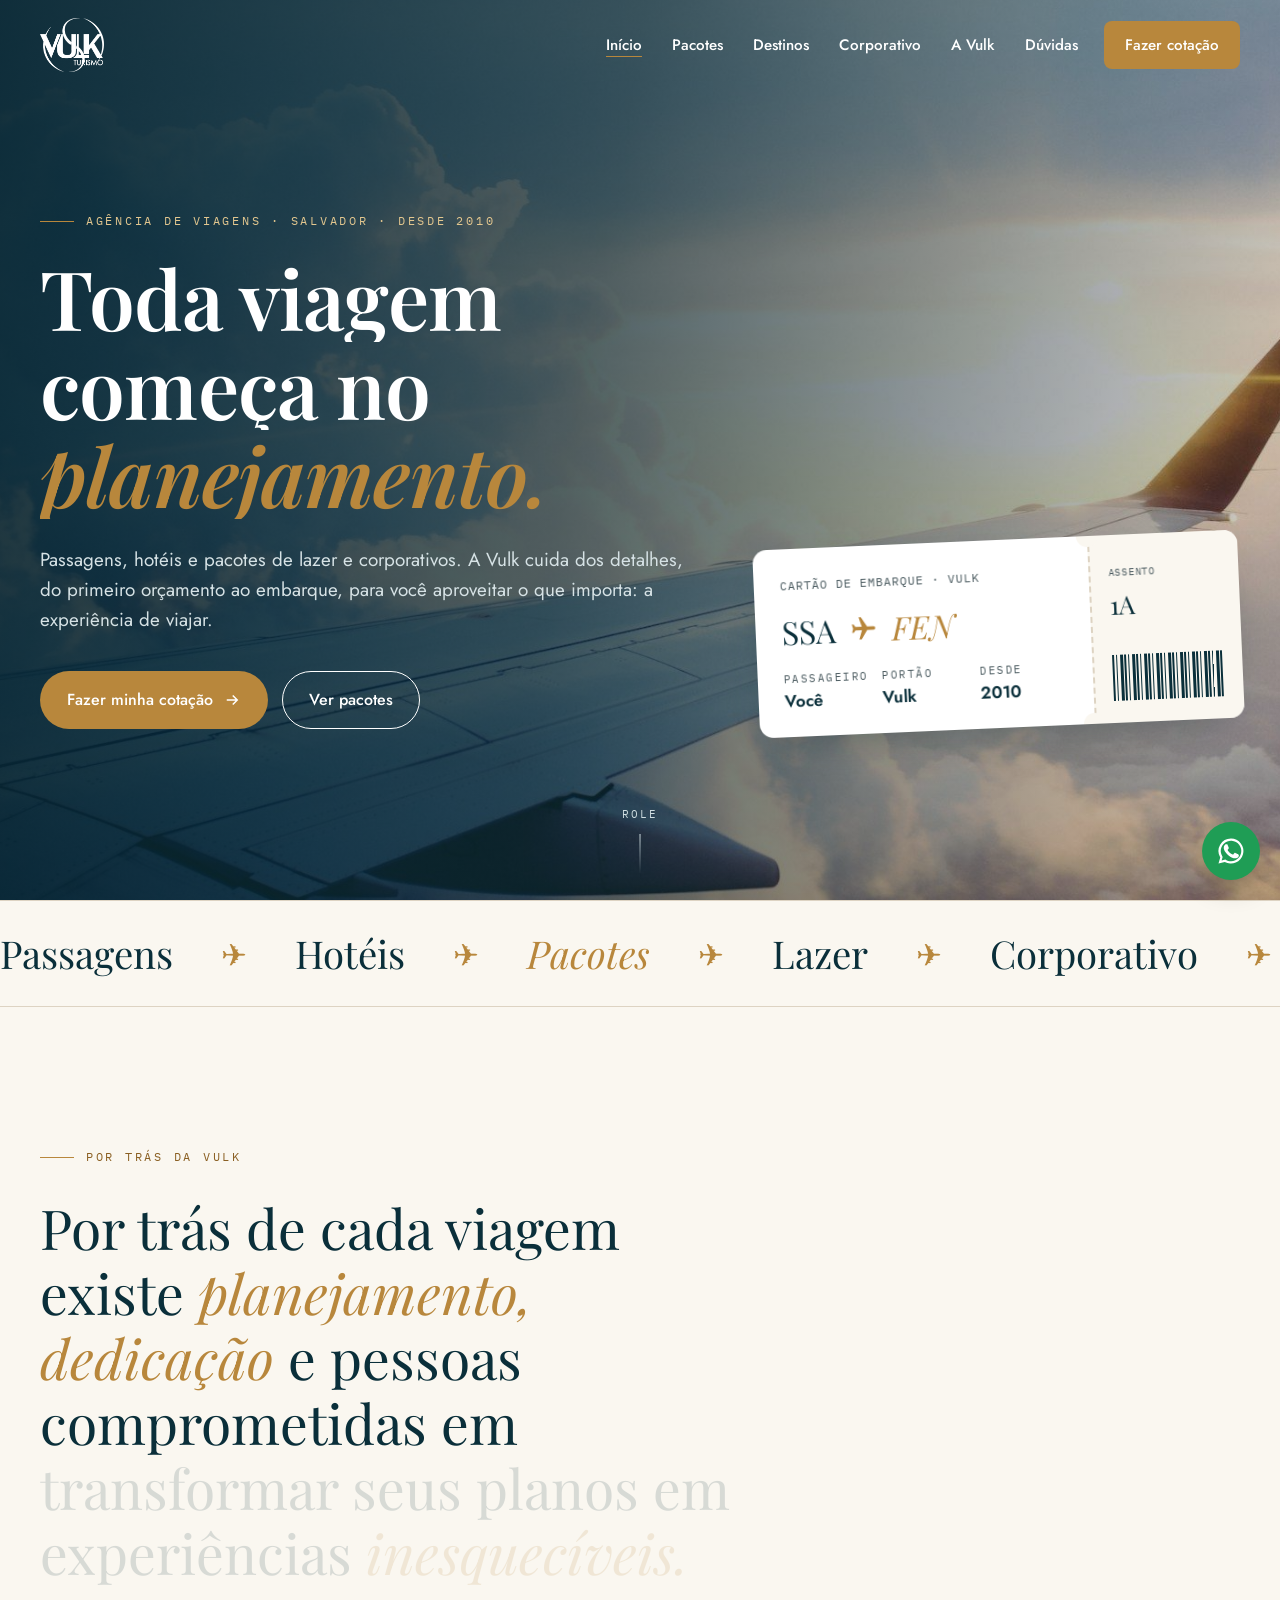
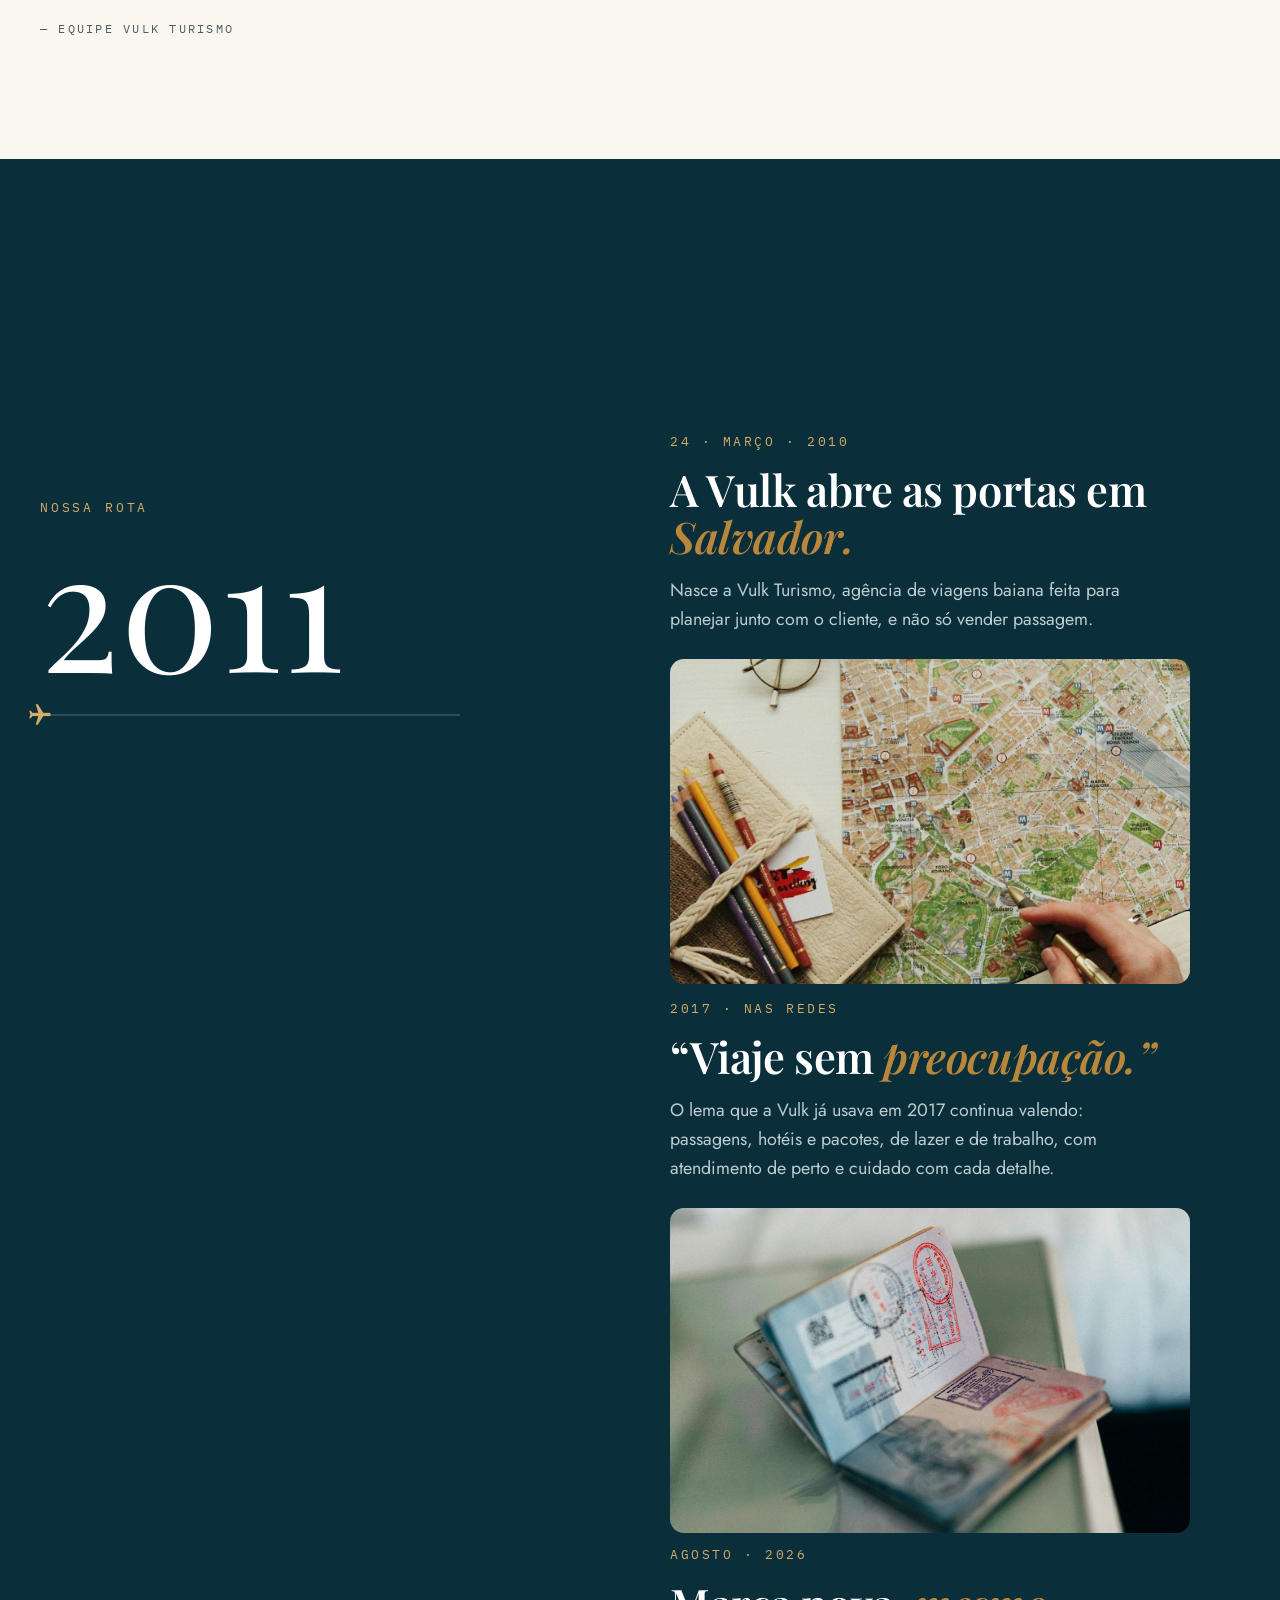
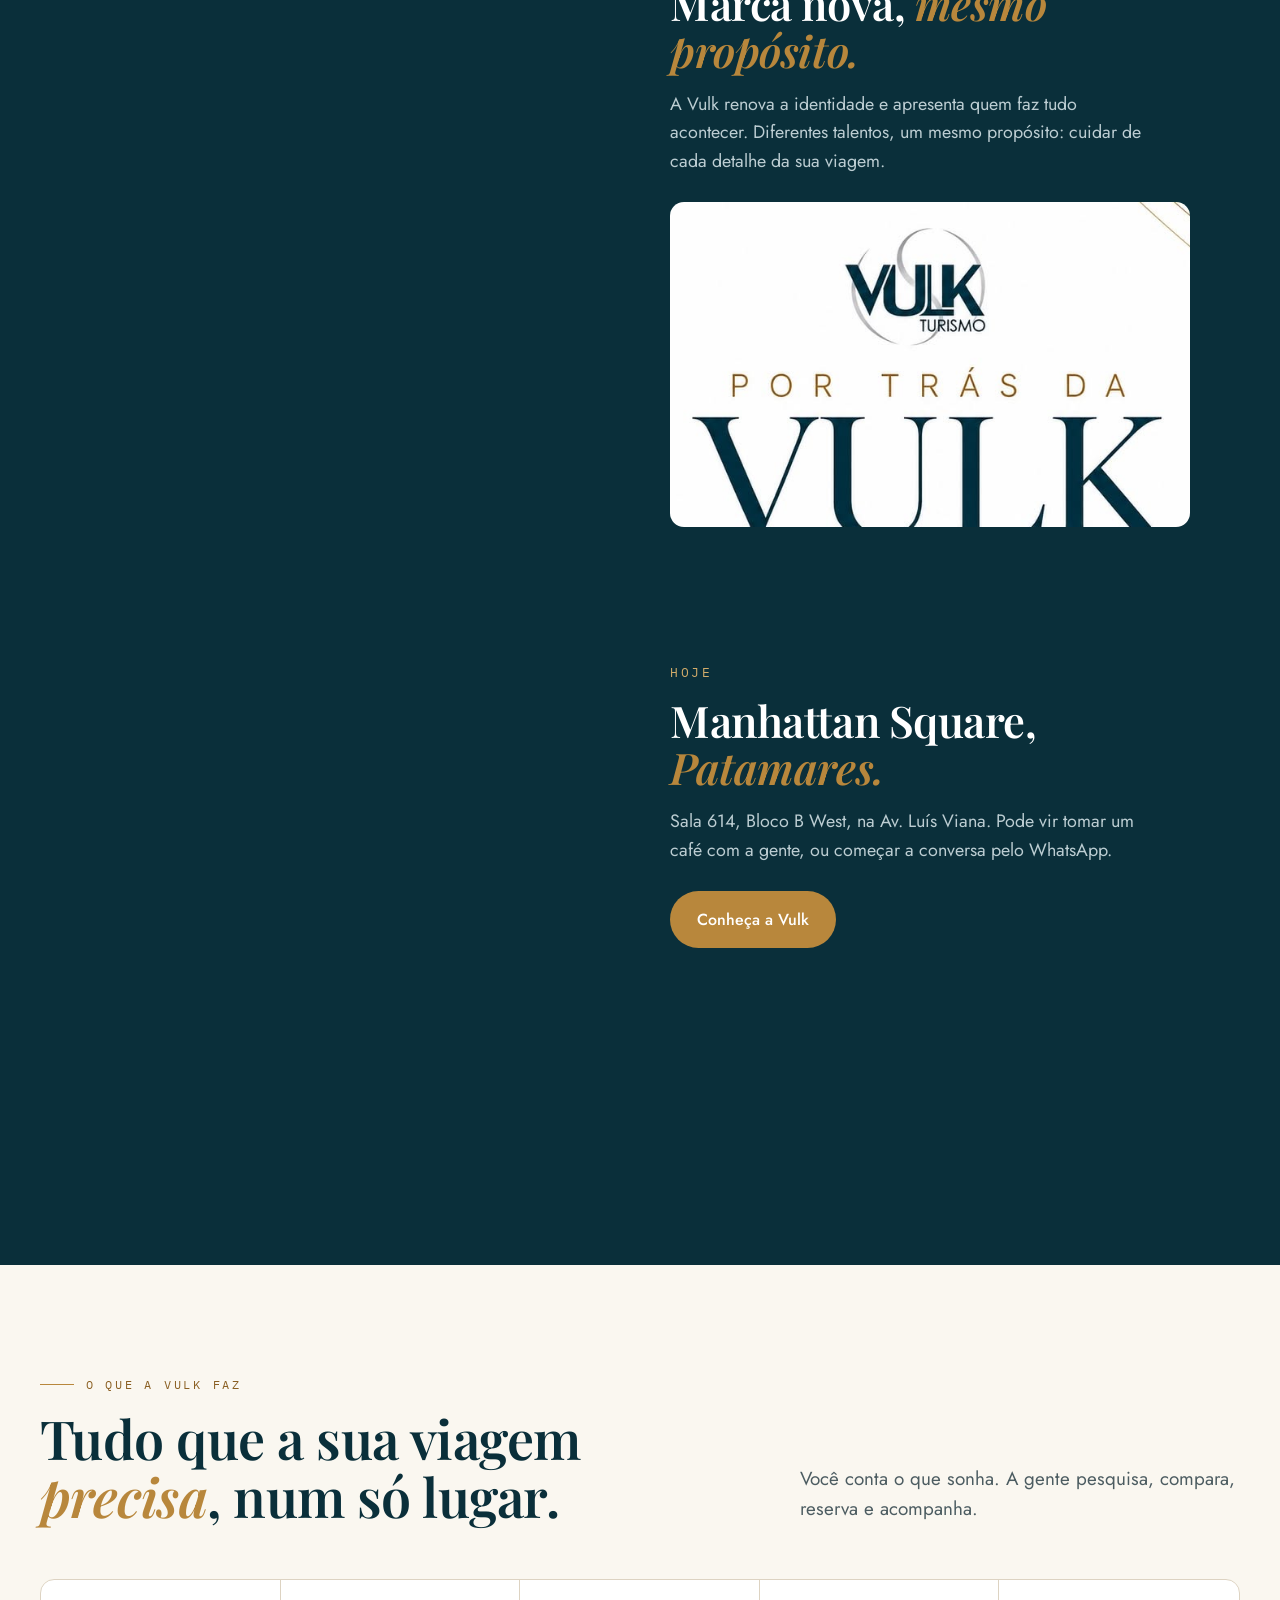
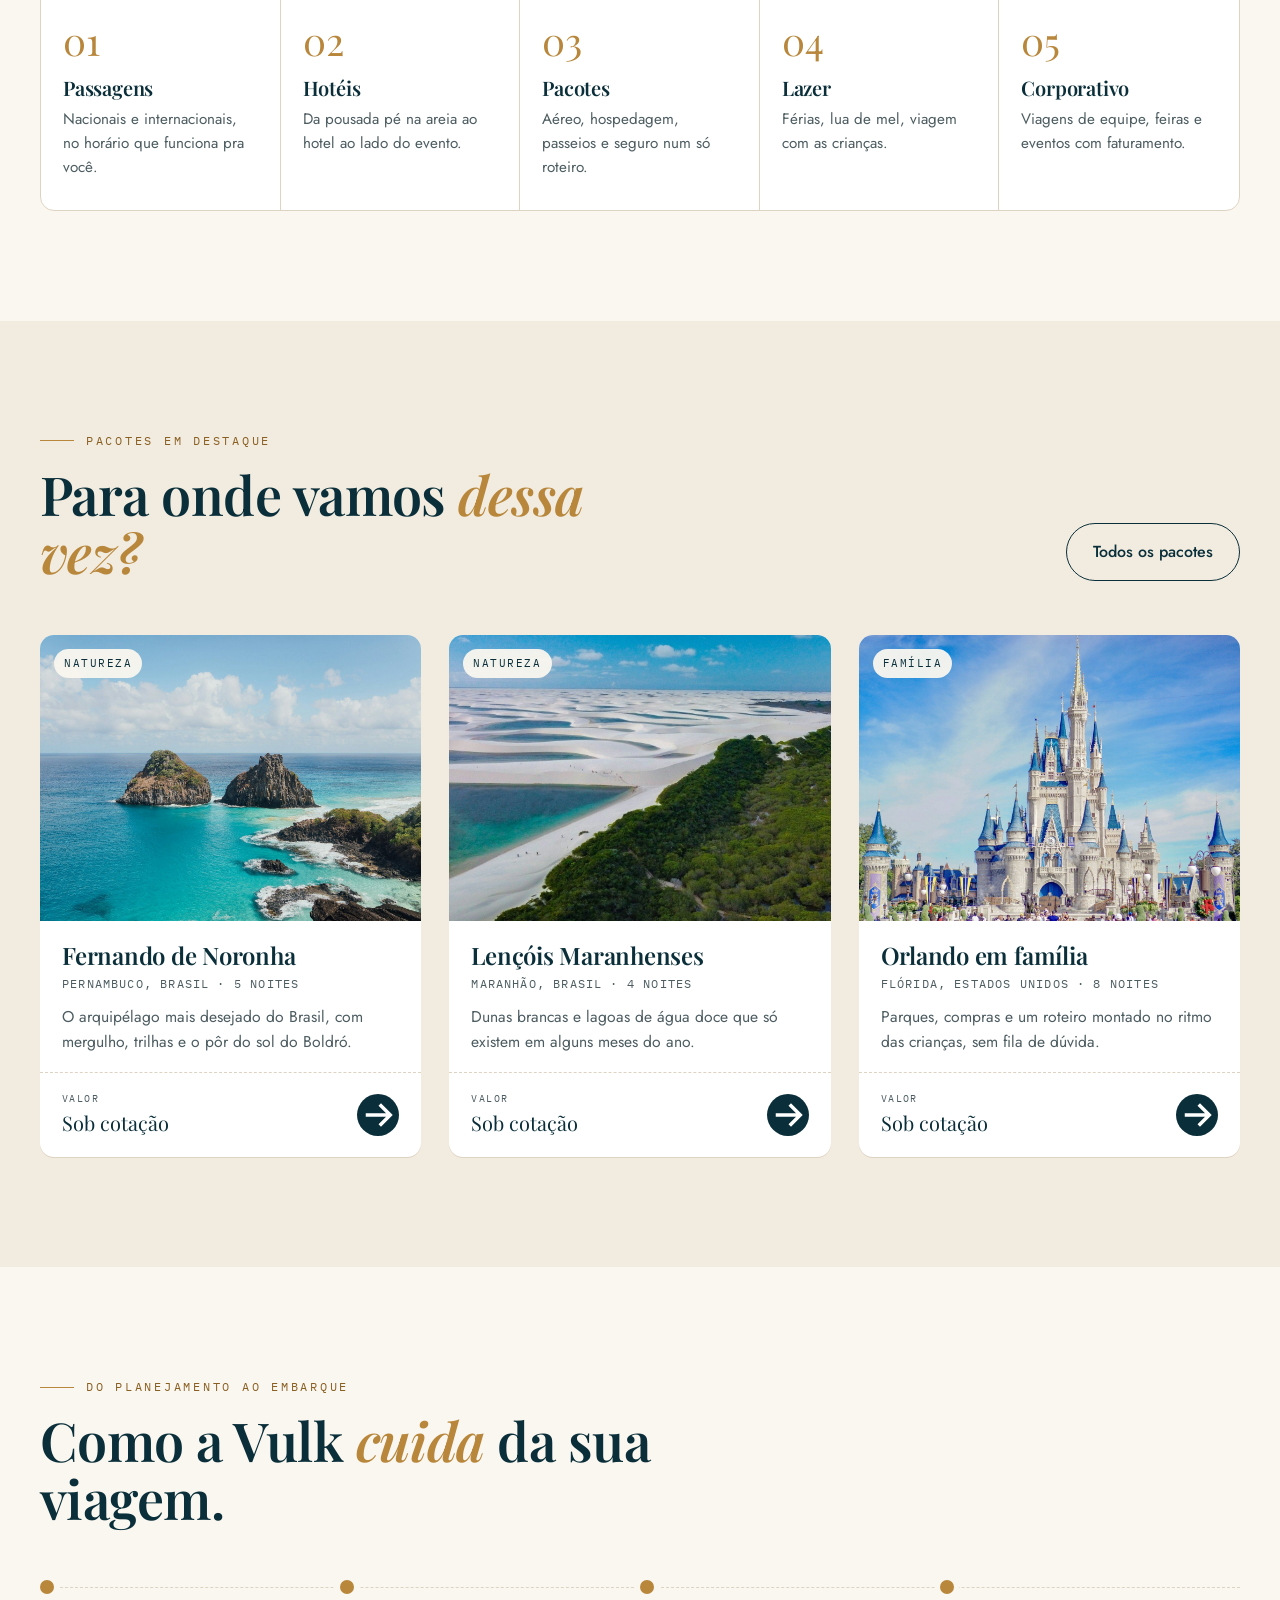
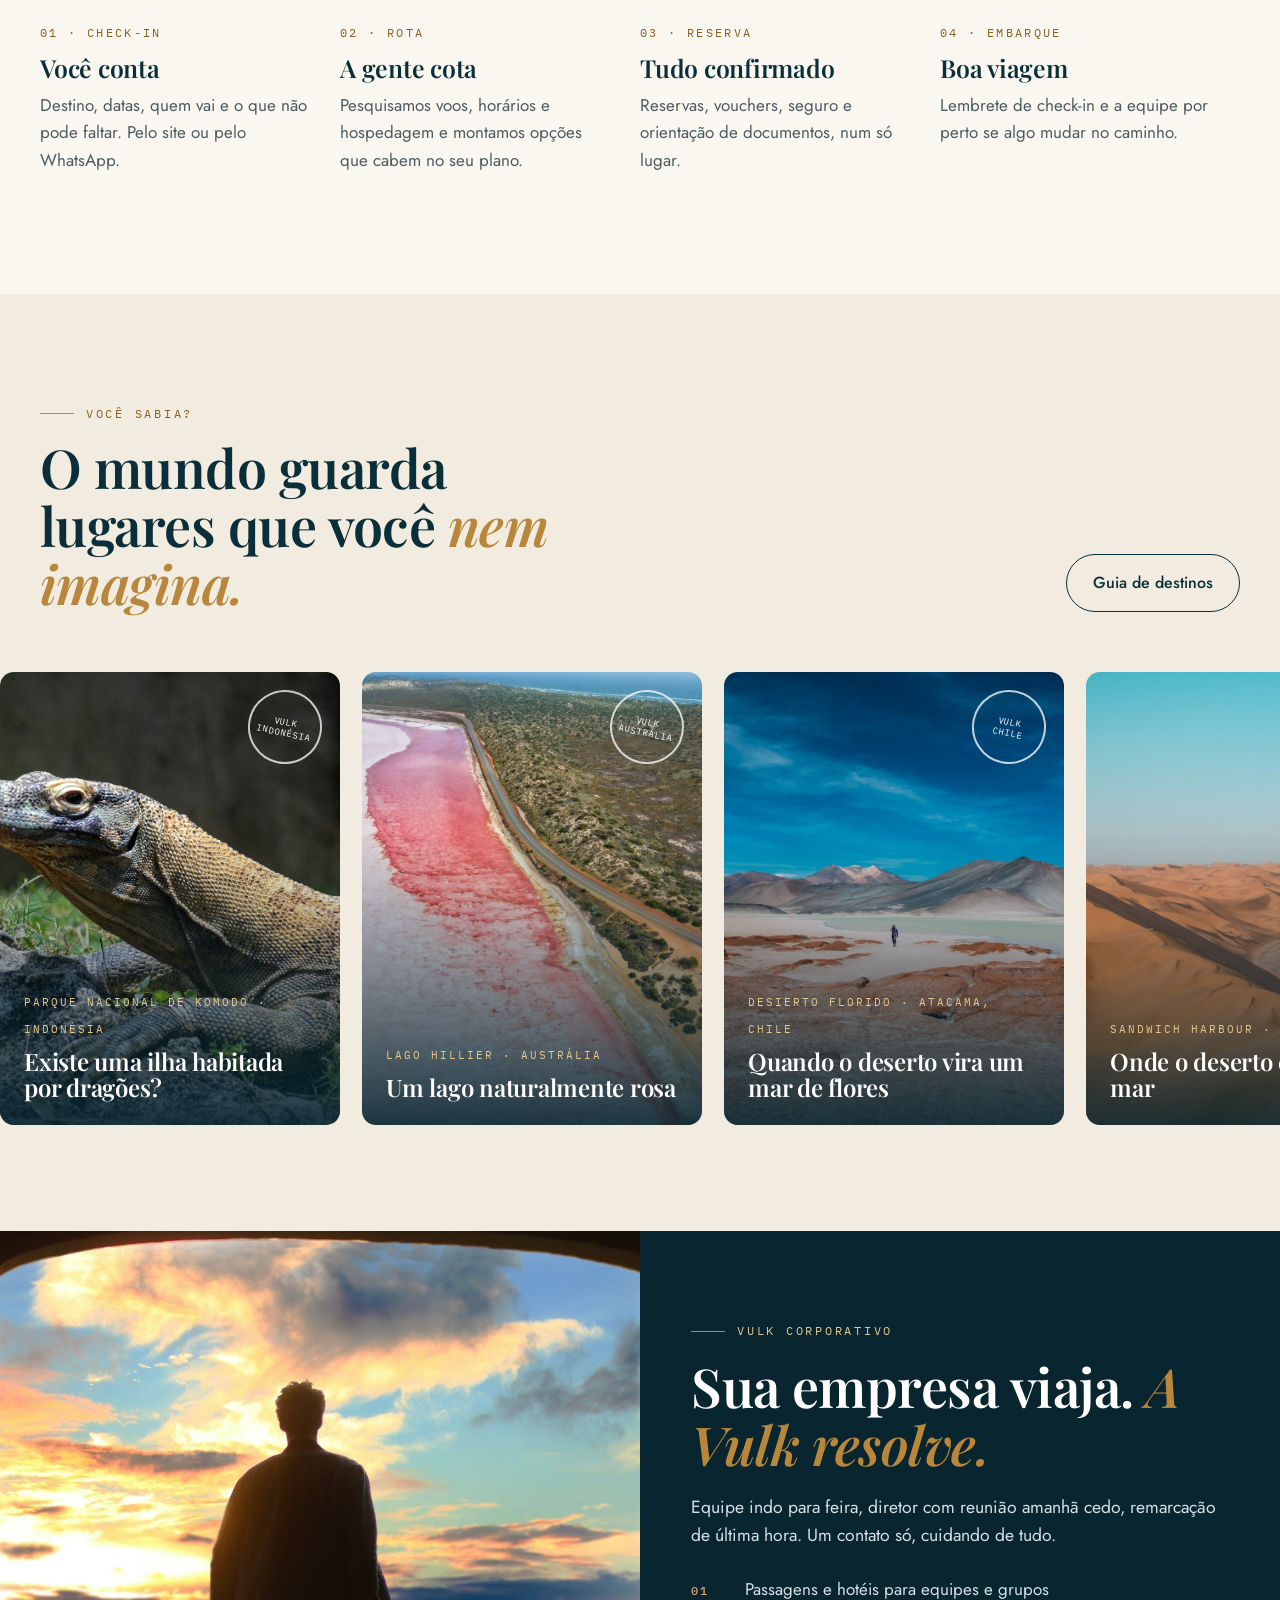
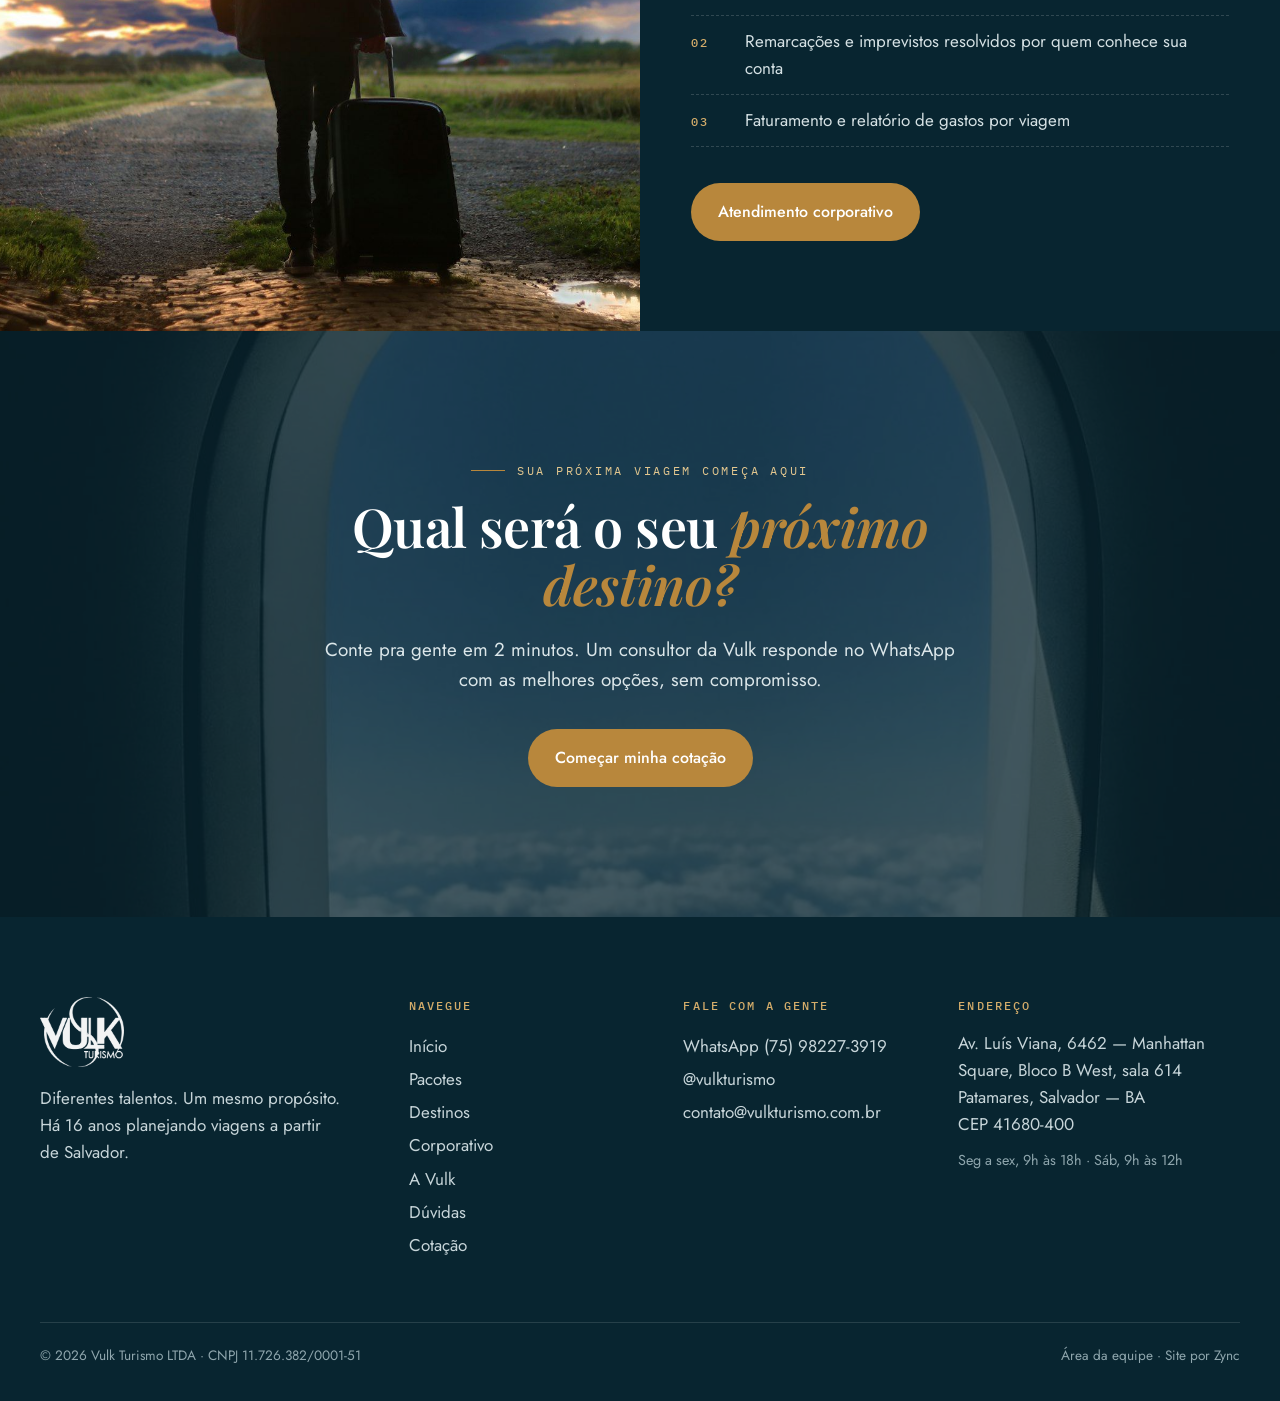
==== commit 58a4132e: "Atualiza o site" ====
--- a/index.html
+++ b/index.html
@@ -10,7 +10,7 @@
 <link rel="icon" href="img/logo.png">
 <link rel="preconnect" href="https://fonts.googleapis.com">
 <link href="https://fonts.googleapis.com/css2?family=Playfair+Display:ital,wght@0,500;0,600;0,700;1,500;1,600&family=Jost:wght@400;500;600&family=IBM+Plex+Mono:wght@500&display=swap" rel="stylesheet">
-<link rel="stylesheet" href="assets/css/style.css?v=20261111010739">
+<link rel="stylesheet" href="assets/css/style.css?v=20261111013420">
 <style>
 /* ---------- Hero ---------- */
 .hero{position:relative;min-height:100svh;display:flex;align-items:center;color:#fff;overflow:hidden;padding:130px 0 90px}
@@ -295,8 +295,8 @@
 
 <div id="rodape"></div>
 
-<script src="assets/js/data.js?v=20261111010739"></script>
-<script src="assets/js/site.js?v=20261111010739"></script>
+<script src="assets/js/data.js?v=20261111013420"></script>
+<script src="assets/js/site.js?v=20261111013420"></script>
 <script>
 document.addEventListener('DOMContentLoaded', () => {
   const S = window.VULK_SITE, V = window.VULK;
@@ -361,9 +361,9 @@
       m.classList.toggle('vivo', vivo);
       if (mr.top < innerHeight * (innerWidth < 900 ? .4 : .6)) ano = m.dataset.ano === 'hoje' ? atual : +m.dataset.ano;
     });
-    if (+anoNum.textContent !== ano) contar(+anoNum.textContent, ano);
+    if (ano !== alvoAno) { alvoAno = ano; contar(+anoNum.textContent, ano); }
   }
-  let anim;
+  let anim, alvoAno = 2010;
   function contar(de, ate) {
     cancelAnimationFrame(anim); const t0 = performance.now();
     const passo = (t) => { const q = Math.min(1, (t - t0) / 600); anoNum.textContent = Math.round(de + (ate - de) * q); if (q < 1) anim = requestAnimationFrame(passo); };
